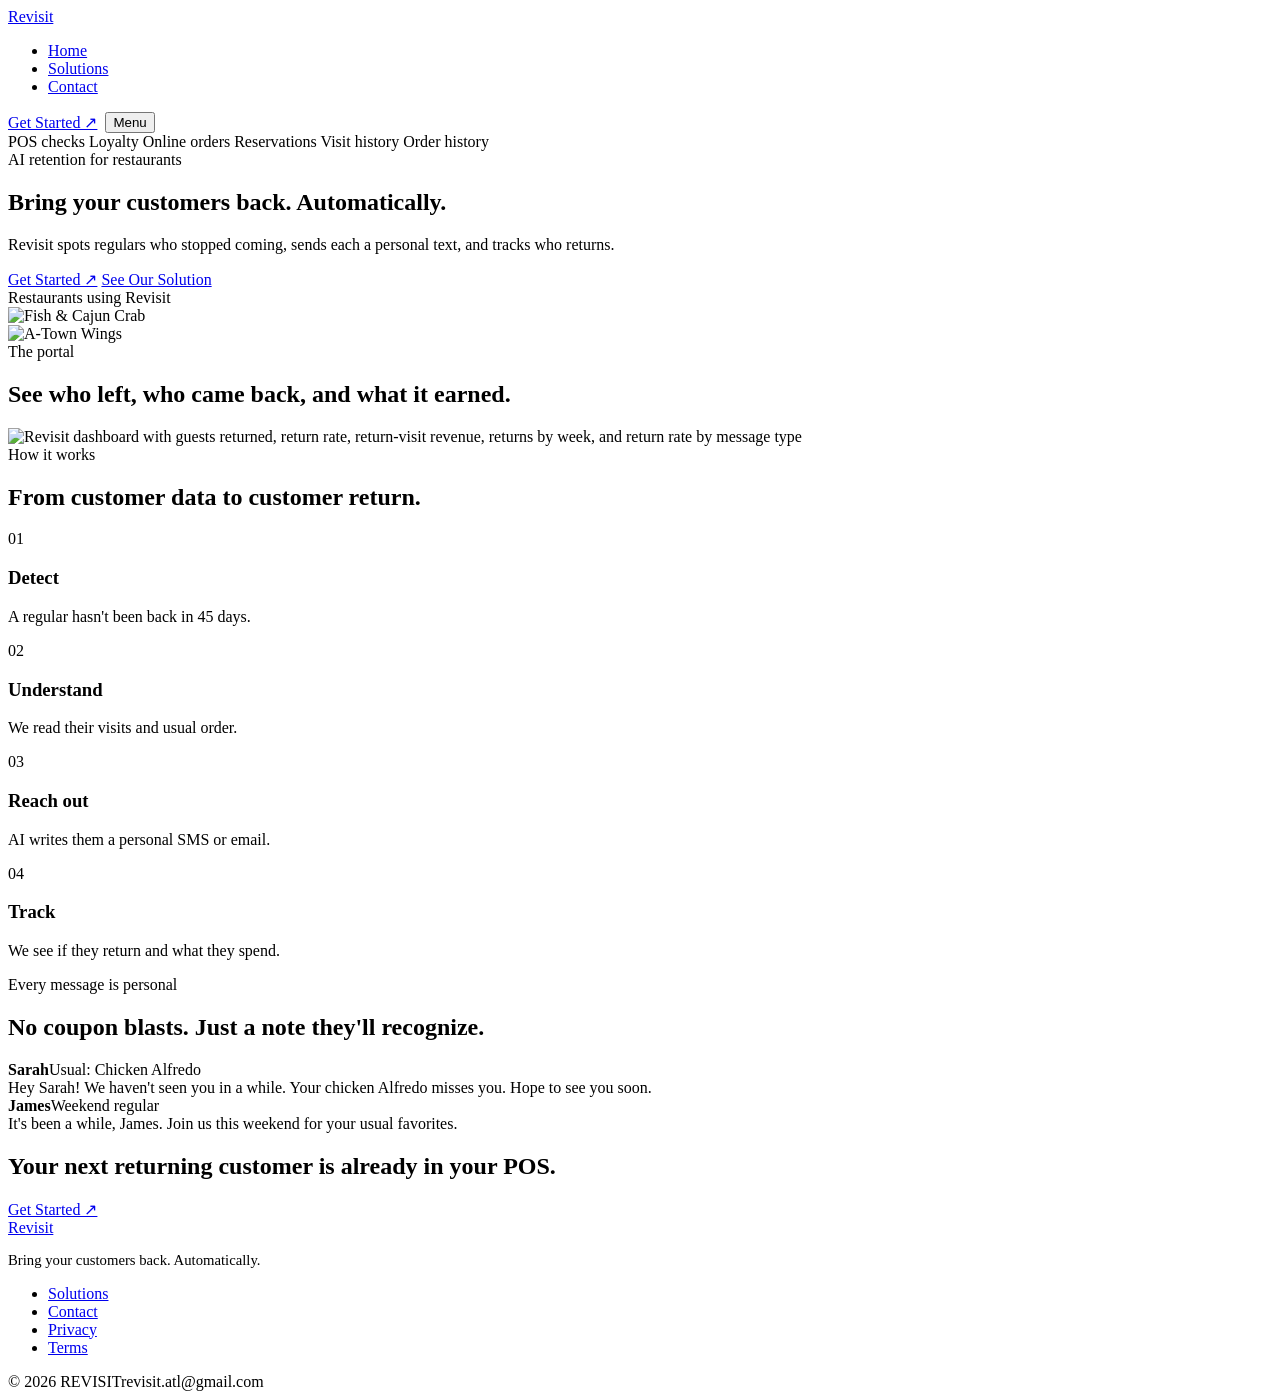
==== index.html @ a2dfa306 "Add files via upload" ====
<!doctype html>
<html lang="en">
<head>
<meta charset="utf-8">
<meta name="viewport" content="width=device-width, initial-scale=1, viewport-fit=cover">
<title>Revisit</title>
<meta name="description" content="Revisit finds regulars who stopped coming back, sends them a personal message, and tracks who returns.">
<link rel="preconnect" href="https://fonts.googleapis.com">
<link rel="preconnect" href="https://fonts.gstatic.com" crossorigin>
<link rel="stylesheet" href="https://fonts.googleapis.com/css2?family=Space+Grotesk:wght@500;600;700&family=Geist:wght@400;500;600&family=Geist+Mono:wght@400;500&display=swap">
<link rel="stylesheet" href="assets/css/styles.css">
</head>
<body>
<!-- ================= NAV ================= -->
<header class="nav">
  <div class="wrap nav-in">
    <a href="#home" class="brand">Revisit</a>
    <ul class="links">
      <li><a href="#home" data-nav="home">Home</a></li>
      <li><a href="#solutions" data-nav="solutions">Solutions</a></li>
      <li><a href="#contact" data-nav="contact">Contact</a></li>
    </ul>
    <div style="display:flex;gap:8px;align-items:center">
      <a href="#contact" class="btn dark sm">Get Started ↗</a>
      <button class="menu-btn" id="menuBtn" aria-expanded="false" aria-controls="mobileMenu">Menu</button>
    </div>
  </div>
  <div class="mobile" id="mobileMenu" hidden>
    <div class="wrap">
      <a href="#home" data-nav="home">Home</a>
      <a href="#solutions" data-nav="solutions">Solutions</a>
      <a href="#contact" data-nav="contact">Contact</a>
      <a href="#contact" class="btn dark">Get Started ↗</a>
    </div>
  </div>
</header>

<!-- ================= HOME ================= -->
<main data-page="home">
  <section class="hero">
    <span class="tag" style="left:6%;top:18%">POS checks</span>
    <span class="tag" style="right:7%;top:16%">Loyalty</span>
    <span class="tag" style="left:2%;top:58%">Online orders</span>
    <span class="tag" style="right:3%;top:56%">Reservations</span>
    <span class="tag" style="left:12%;bottom:12%">Visit history</span>
    <span class="tag" style="right:12%;bottom:14%">Order history</span>
    <div class="wrap">
      <span class="eyebrow">AI retention for restaurants</span>
      <h1>Bring your customers back. <b>Automatically.</b></h1>
      <p class="sub">Revisit spots regulars who stopped coming, sends each a personal text, and tracks who returns.</p>
      <div class="actions">
        <a href="#contact" class="btn dark">Get Started ↗</a>
        <a href="#solutions" class="btn ghost">See Our Solution</a>
      </div>
    </div>
  </section>

  <section class="customers">
    <div class="wrap">
      <span class="eyebrow">Restaurants using Revisit</span>
      <div class="logos">
        <div class="logo"><img src="assets/img/fish-cajun-crab.webp" alt="Fish &amp; Cajun Crab" width="346" height="138"></div>
        <div class="logo"><img src="assets/img/a-town-wings.webp" alt="A-Town Wings" width="992" height="213"></div>
      </div>
    </div>
  </section>

  <section>
    <div class="wrap">
      <div class="head">
        <span class="eyebrow">The portal</span>
        <h2>See who left, who came back, and what it earned.</h2>
      </div>
      <div class="frame"><img src="assets/img/dashboard.webp" alt="Revisit dashboard with guests returned, return rate, return-visit revenue, returns by week, and return rate by message type" width="1698" height="560"></div>
    </div>
  </section>

  <section class="band">
    <div class="wrap">
      <div class="head">
        <span class="eyebrow">How it works</span>
        <h2>From customer data to customer return.</h2>
      </div>
      <div class="row">
        <div><span class="n">01</span><h3>Detect</h3><p>A regular hasn't been back in 45 days.</p></div>
        <div><span class="n">02</span><h3>Understand</h3><p>We read their visits and usual order.</p></div>
        <div><span class="n">03</span><h3>Reach out</h3><p>AI writes them a personal SMS or email.</p></div>
        <div><span class="n">04</span><h3>Track</h3><p>We see if they return and what they spend.</p></div>
      </div>
    </div>
  </section>

  <section>
    <div class="wrap">
      <div class="head">
        <span class="eyebrow">Every message is personal</span>
        <h2>No coupon blasts. Just a note they'll recognize.</h2>
      </div>
      <div class="msgs">
        <div class="msg-card"><div class="who"><b>Sarah</b><span class="chip">Usual: Chicken Alfredo</span></div><div class="bubble">Hey Sarah! We haven't seen you in a while. Your chicken Alfredo misses you. Hope to see you soon.</div></div>
        <div class="msg-card"><div class="who"><b>James</b><span class="chip">Weekend regular</span></div><div class="bubble">It's been a while, James. Join us this weekend for your usual favorites.</div></div>
      </div>
    </div>
  </section>

  <section style="padding-top:0">
    <div class="wrap">
      <div class="cta">
        <h2>Your next returning customer is already in your POS.</h2>
        <a href="#contact" class="btn dark">Get Started ↗</a>
      </div>
    </div>
  </section>
</main>

<!-- ================= SOLUTIONS ================= -->
<main data-page="solutions" hidden>
  <section class="hero" style="padding-bottom:56px">
    <div class="wrap">
      <span class="eyebrow">Solutions</span>
      <h1>Customer retention, <b>powered by AI.</b></h1>
      <p class="sub">Find inactive guests, reach them personally, and measure who comes back.</p>
    </div>
  </section>

  <section class="sol">
    <div class="wrap">
      <div class="head">
        <span class="eyebrow">01 · Detection</span>
        <h2>Know when a customer is slipping away.</h2>
        <p>Revisit learns each guest's visit pattern and flags them when they're overdue.</p>
      </div>
      <div class="frame"><img src="assets/img/guests.webp" alt="Revisit guest list with each guest's status, visits, usual gap, last visit, and most-ordered item" width="1600" height="540" loading="lazy"></div>
    </div>
  </section>

  <section class="sol band">
    <div class="wrap">
      <div class="head">
        <span class="eyebrow">02 · Personalized outreach</span>
        <h2>Every customer gets a reason to come back.</h2>
        <p>Messages are written from each guest's own history.</p>
      </div>
      <div class="msgs">
        <div class="msg-card"><div class="who"><b>Sarah</b><span class="chip">Pasta regular</span></div><div class="bubble">We've added a few new pasta dishes you might love. Come see what's new.</div></div>
        <div class="msg-card"><div class="who"><b>James</b><span class="chip">Weekend regular</span></div><div class="bubble">It's been a while, James. Join us this weekend and enjoy your usual favorites.</div></div>
      </div>
    </div>
  </section>

  <section class="sol">
    <div class="wrap">
      <div class="head">
        <span class="eyebrow">03 · Automated SMS &amp; email</span>
        <h2>Reach customers automatically.</h2>
        <p>No lists to pull. No copy to write.</p>
      </div>
      <div class="flow">
        <div class="step"><span class="n">01</span><h3>Customer identified</h3></div>
        <span class="arr" aria-hidden="true">→</span>
        <div class="step"><span class="n">02</span><h3>Message written</h3></div>
        <span class="arr" aria-hidden="true">→</span>
        <div class="step"><span class="n">03</span><h3>Message sent</h3></div>
      </div>
    </div>
  </section>

  <section class="sol band">
    <div class="wrap">
      <div class="head">
        <span class="eyebrow">04 · Retention analytics</span>
        <h2>See what actually brings customers back.</h2>
        <p>Returns, return rate, and revenue for every campaign.</p>
      </div>
      <div class="frame"><img src="assets/img/dashboard.webp" alt="Revisit dashboard with returns by week and return rate by message type" width="1698" height="560" loading="lazy"></div>
    </div>
  </section>

  <section class="sol">
    <div class="wrap sol-grid">
      <div class="sol-copy">
        <span class="eyebrow left">05 · Intelligent retention</span>
        <h2>45 days is only the beginning.</h2>
        <p>Today's rule is simple. Next, Revisit learns each guest's own rhythm and reaches out at the right time for them.</p>
        <span class="rule">4+ visits · 45 days inactive → outreach</span>
        <span class="soon">In development</span>
      </div>
      <div class="rhythm">
        <div class="r"><b>Visits every 15 days</b><span>A fixed 45-day rule reaches out too late.</span></div>
        <div class="r"><b>Visits every 60 days</b><span>A fixed 45-day rule reaches out too early.</span></div>
        <div class="r"><b>Revisit's model</b><span>Times each message to the guest's normal pattern.</span></div>
      </div>
    </div>
  </section>

  <section style="padding-top:0">
    <div class="wrap">
      <div class="cta">
        <h2>Ready to turn customer data into repeat visits?</h2>
        <a href="#contact" class="btn dark">Contact Revisit ↗</a>
      </div>
    </div>
  </section>
</main>

<!-- ================= CONTACT ================= -->
<main data-page="contact" hidden>
  <section>
    <div class="wrap contact">
      <div class="contact-copy">
        <span class="eyebrow left">Contact</span>
        <h1 style="font-size:clamp(2.1rem,4.4vw,3.2rem)">Let's bring your customers back.</h1>
        <p class="muted">Tell us about your restaurant and we'll be in touch.</p>
        <div class="mail">
          <a data-email-link href="mailto:revisit.atl@gmail.com"><span data-email>revisit.atl@gmail.com</span></a>
          <button type="button" class="copy" id="copyEmail">Copy</button>
        </div>
      </div>
      <div class="form">
        <form id="contactForm" novalidate>
          <div class="two">
            <div class="f"><label for="f-name">Name</label><input id="f-name" name="name" autocomplete="name" required><span class="msg" hidden></span></div>
            <div class="f"><label for="f-company">Restaurant / Company</label><input id="f-company" name="company" autocomplete="organization" required><span class="msg" hidden></span></div>
          </div>
          <div class="two">
            <div class="f"><label for="f-email">Email</label><input id="f-email" name="email" type="email" autocomplete="email" required><span class="msg" hidden></span></div>
            <div class="f"><label for="f-locations">Number of Locations</label>
              <select id="f-locations" name="locations" required><option value="" disabled selected>Select</option><option>1</option><option>2–5</option><option>6–20</option><option>21+</option></select><span class="msg" hidden></span></div>
          </div>
          <div class="f"><label for="f-message">Message</label><textarea id="f-message" name="message"></textarea></div>
          <div><button type="submit" class="btn dark">Get Started ↗</button></div>
        </form>
        <div class="done" id="formSuccess" hidden role="status" aria-live="polite">
          <h3>Thanks! We'll be in touch soon.</h3>
          <button type="button" class="btn ghost sm" id="formReset">Send another</button>
        </div>
      </div>
    </div>
  </section>
</main>

<main data-page="privacy" hidden>
  <section><div class="wrap legal"><h1 style="font-size:2.4rem">Privacy</h1><p>We use the information you send us only to reply to you. We never sell it. Questions: <span data-email>revisit.atl@gmail.com</span></p></div></section>
</main>
<main data-page="terms" hidden>
  <section><div class="wrap legal"><h1 style="font-size:2.4rem">Terms</h1><p>Full terms of service are coming soon. Questions: <span data-email>revisit.atl@gmail.com</span></p></div></section>
</main>

<!-- ================= FOOTER ================= -->
<footer>
  <div class="wrap">
    <div class="foot">
      <div><a href="#home" class="brand">Revisit</a><p class="muted" style="font-size:.92rem">Bring your customers back. Automatically.</p></div>
      <ul><li><a href="#solutions">Solutions</a></li><li><a href="#contact">Contact</a></li><li><a href="#privacy">Privacy</a></li><li><a href="#terms">Terms</a></li></ul>
    </div>
    <div class="fine"><span>© 2026 REVISIT</span><span data-email>revisit.atl@gmail.com</span></div>
  </div>
</footer>

<script src="assets/js/main.js"></script>
</body>
</html>
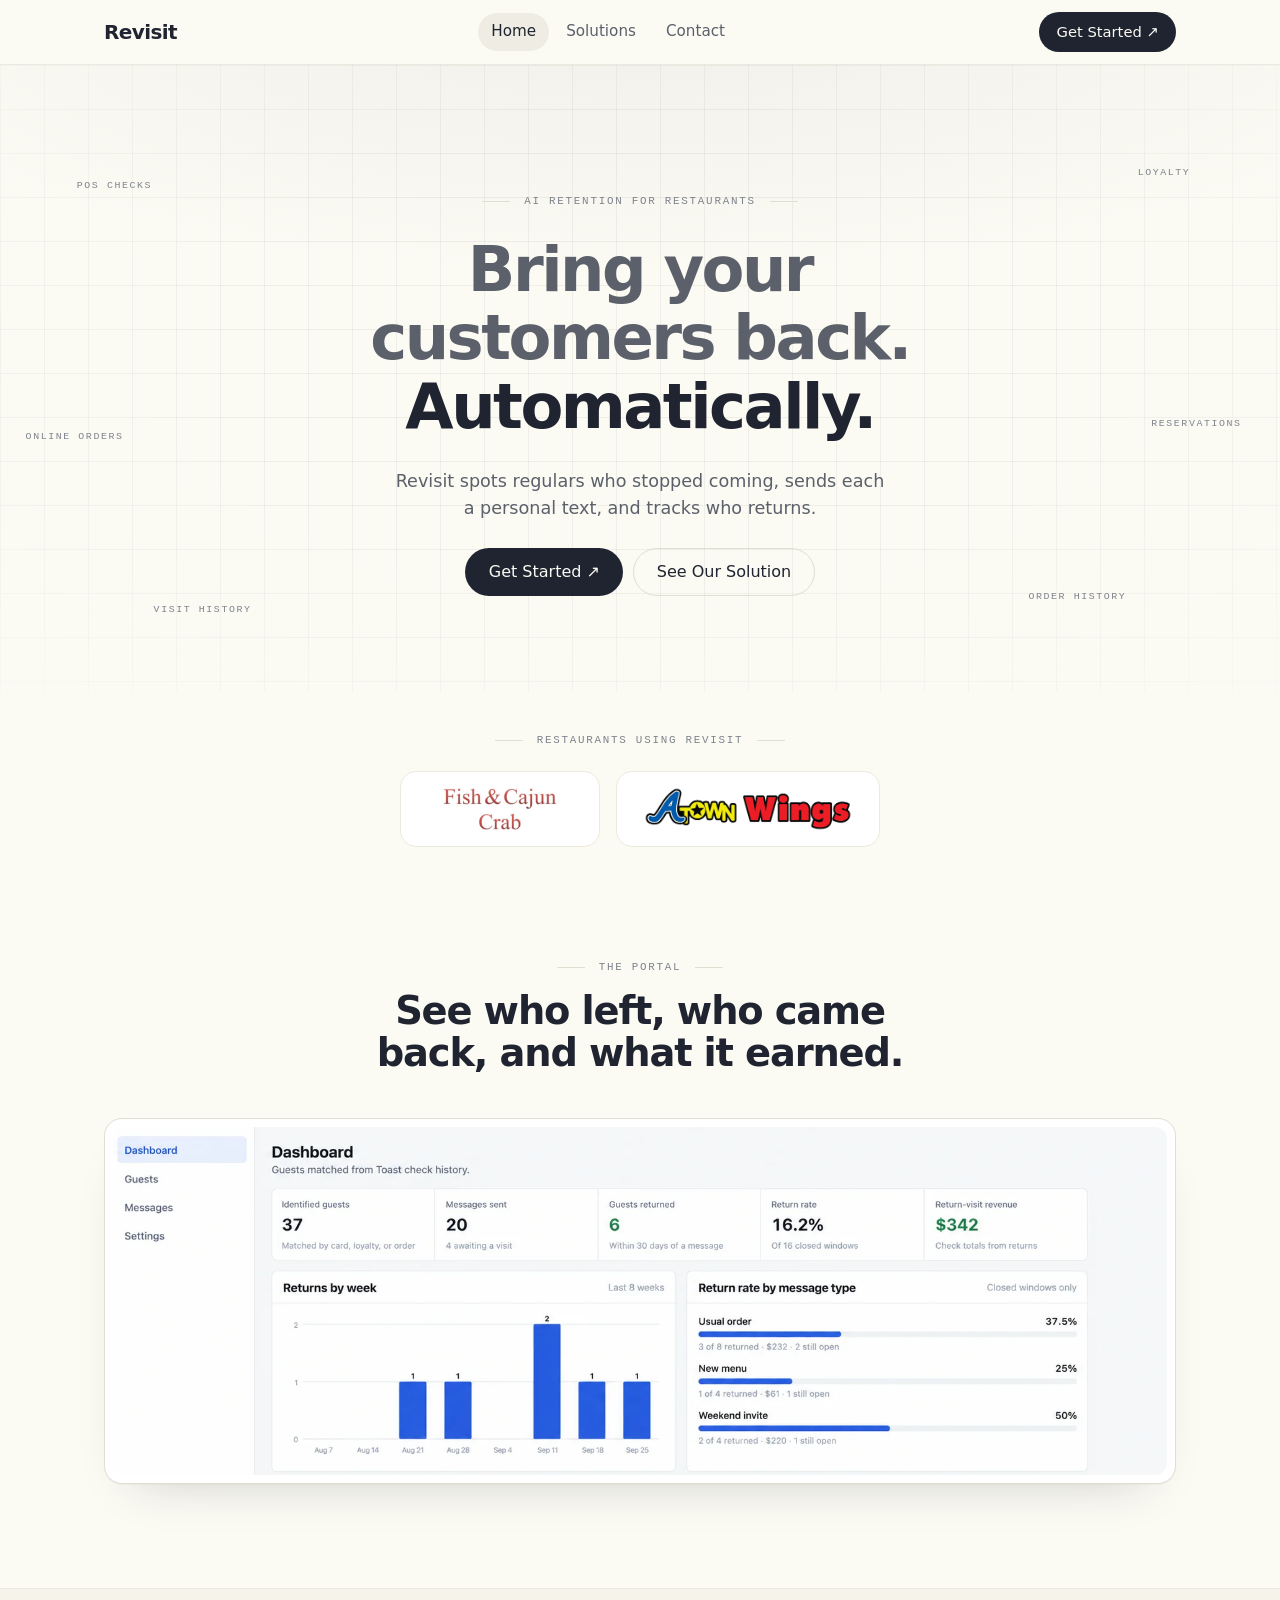
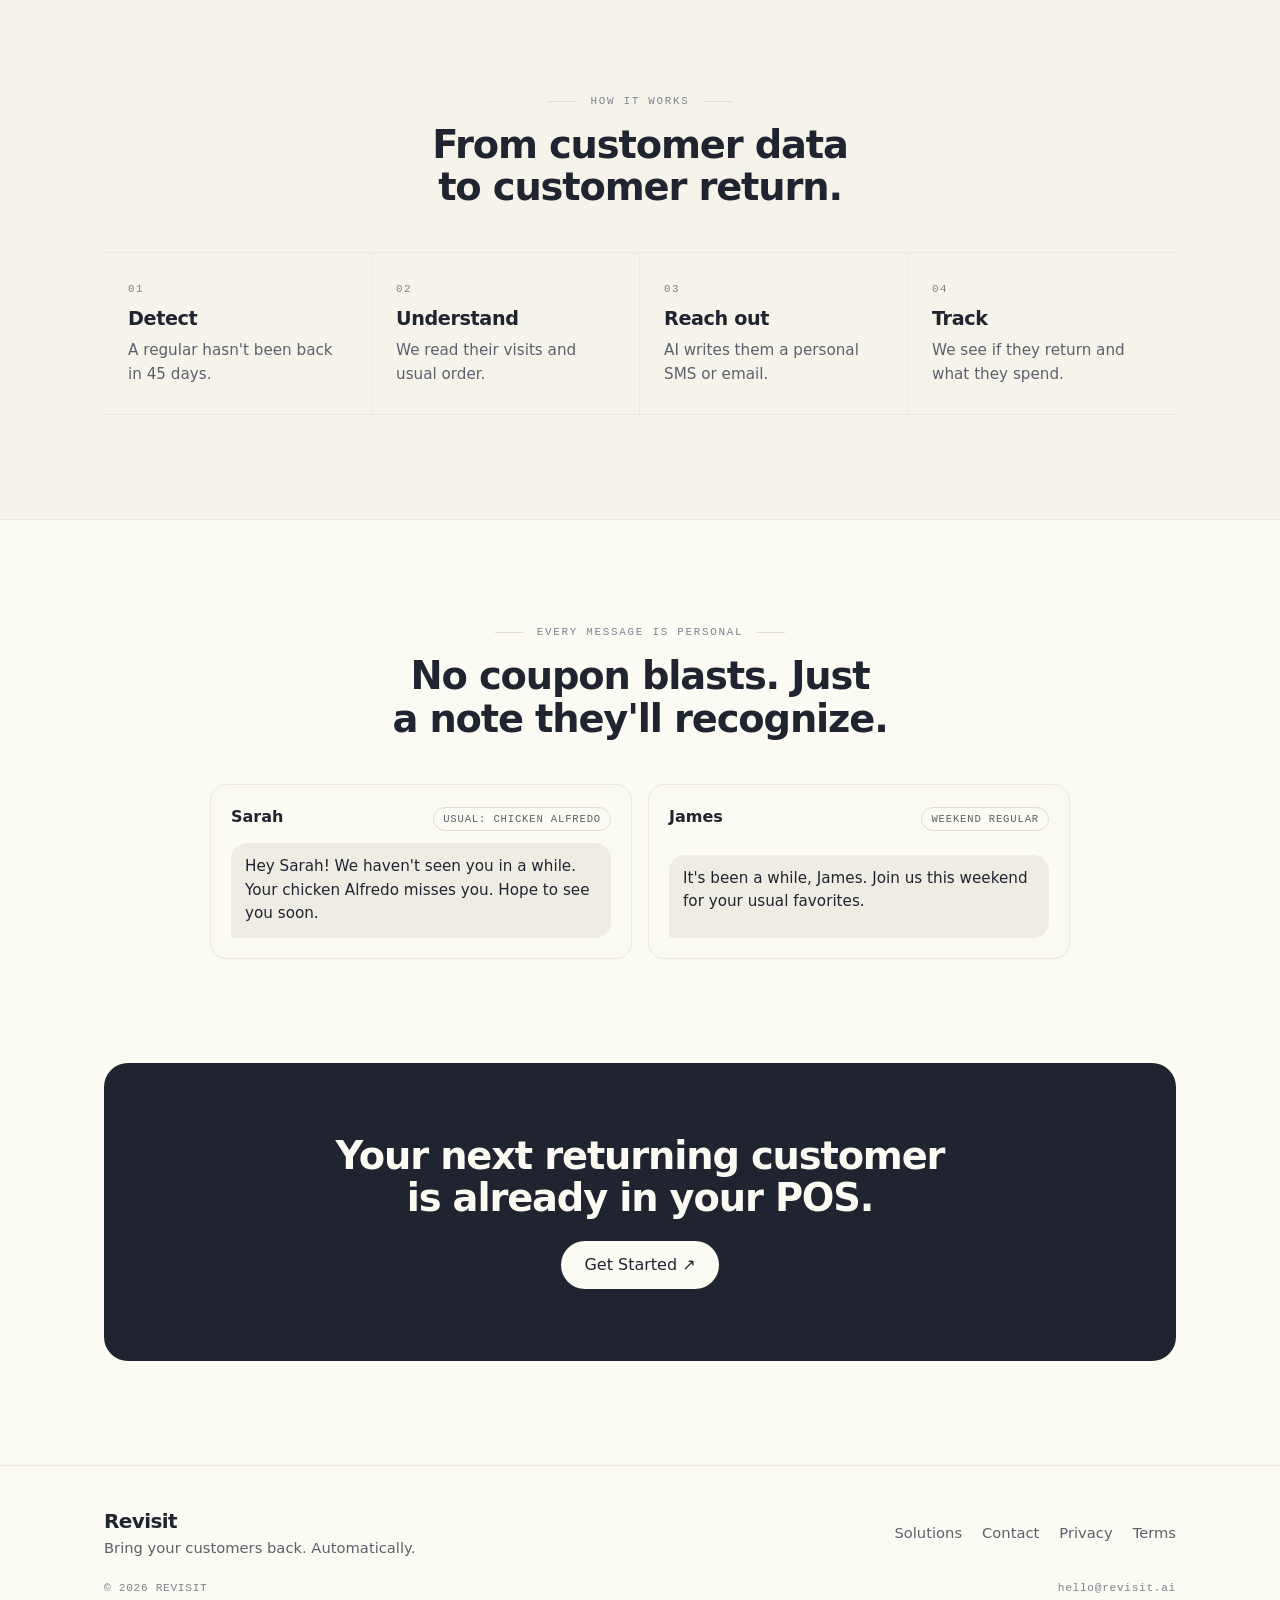
==== commit 4cbd8288: "Rename revisit-website_3.html to index.html" ====
--- a/index.html
+++ b/index.html
@@ -8,7 +8,161 @@
 <link rel="preconnect" href="https://fonts.googleapis.com">
 <link rel="preconnect" href="https://fonts.gstatic.com" crossorigin>
 <link rel="stylesheet" href="https://fonts.googleapis.com/css2?family=Space+Grotesk:wght@500;600;700&family=Geist:wght@400;500;600&family=Geist+Mono:wght@400;500&display=swap">
-<link rel="stylesheet" href="assets/css/styles.css">
+<style>
+/* Layout: cream graph-paper ground, centered hero, hairline-divided rows; single light look. */
+:root{
+  --bg:#FBFAF3;--band:#F6F4EA;--ink:#1F2430;--muted:#5B606B;--faint:#7E838D;
+  --line:#ECEADF;--line-strong:#E1DED1;--grid:rgba(31,36,48,.055);--good:#2F6B4F;--warm:#A4601F;
+  --display:"Space Grotesk",ui-sans-serif,system-ui,sans-serif;
+  --body:"Geist",ui-sans-serif,system-ui,-apple-system,"Segoe UI",sans-serif;
+  --mono:"Geist Mono",ui-monospace,SFMono-Regular,Menlo,monospace;
+  color-scheme:light;
+}
+*{box-sizing:border-box}
+[hidden]{display:none!important}
+body{margin:0;background:var(--bg);color:var(--ink);font-family:var(--body);font-size:16px;line-height:1.55;-webkit-font-smoothing:antialiased}
+h1,h2,h3{margin:0;font-family:var(--display);font-weight:600;letter-spacing:-.03em;line-height:1.1;text-wrap:balance}
+h1{font-size:clamp(2.3rem,5.4vw,3.9rem);letter-spacing:-.04em}
+h2{font-size:clamp(1.7rem,3.2vw,2.4rem)}
+h3{font-size:1.2rem;letter-spacing:-.02em}
+p{margin:0}
+a{color:inherit}
+img{max-width:100%}
+:focus-visible{outline:2px solid var(--ink);outline-offset:3px;border-radius:6px}
+.wrap{max-width:1120px;margin-inline:auto;padding-inline:24px}
+@media (max-width:520px){.wrap{padding-inline:18px}}
+.muted{color:var(--muted)}
+.eyebrow{font-family:var(--mono);font-size:.68rem;letter-spacing:.16em;text-transform:uppercase;color:var(--faint);display:flex;align-items:center;justify-content:center;gap:14px}
+.eyebrow::before,.eyebrow::after{content:"";width:28px;height:1px;background:var(--line-strong)}
+.eyebrow.left{justify-content:flex-start}.eyebrow.left::after{display:none}
+
+/* Buttons */
+.btn{display:inline-flex;align-items:center;gap:.6em;min-height:48px;padding:0 1.4em;border-radius:999px;font:500 1rem/1 var(--body);text-decoration:none;border:1px solid transparent;cursor:pointer;white-space:nowrap}
+.btn.dark{background:var(--ink);color:var(--bg)}
+.btn.dark:hover{background:#353B49}
+.btn.ghost{border-color:var(--line-strong);color:var(--ink);background:transparent}
+.btn.ghost:hover{border-color:var(--ink)}
+.btn.sm{min-height:40px;padding:0 1.1em;font-size:.92rem}
+.actions{display:flex;gap:10px;flex-wrap:wrap;justify-content:center}
+
+/* Nav */
+.nav{position:sticky;top:env(safe-area-inset-top,0px);z-index:20;background:var(--bg);border-bottom:1px solid var(--line)}
+.nav-in{display:flex;align-items:center;justify-content:space-between;height:64px;gap:16px}
+.brand{font-family:var(--display);font-weight:600;font-size:1.25rem;letter-spacing:-.03em;text-decoration:none}
+.links{display:flex;gap:4px;list-style:none;margin:0;padding:0}
+.links a{display:block;padding:7px 13px;border-radius:999px;color:var(--muted);text-decoration:none;font-size:.95rem}
+.links a:hover{color:var(--ink)}
+.links a[aria-current="page"]{color:var(--ink);background:#EFEDE3}
+.menu-btn{display:none;border:1px solid var(--line-strong);background:transparent;border-radius:999px;padding:8px 14px;font:500 .9rem var(--body);color:var(--ink);cursor:pointer}
+.mobile{border-top:1px solid var(--line);padding-block:8px 18px}
+.mobile a{display:block;padding:12px 0;border-bottom:1px solid var(--line);text-decoration:none}
+.mobile .btn{margin-top:14px;width:100%;justify-content:center;border-bottom:0}
+@media (max-width:760px){.links,.nav .btn.dark{display:none}.menu-btn{display:inline-block}}
+@media (min-width:761px){.mobile{display:none!important}}
+
+/* Sections */
+section{padding-block:clamp(64px,9vw,104px)}
+.band{background:var(--band);border-block:1px solid var(--line)}
+.center{text-align:center}
+.head{display:grid;gap:14px;justify-items:center;text-align:center;max-width:680px;margin:0 auto 44px}
+.head p{color:var(--muted)}
+
+/* Hero */
+.hero{position:relative;overflow:hidden;padding-block:clamp(72px,10vw,128px) clamp(56px,8vw,96px);background:radial-gradient(120% 80% at 50% -12%,rgba(31,36,48,.05),transparent 58%)}
+.hero::before{content:"";position:absolute;inset:0;pointer-events:none;background-image:linear-gradient(var(--grid) 1px,transparent 1px),linear-gradient(90deg,var(--grid) 1px,transparent 1px);background-size:44px 44px;-webkit-mask-image:radial-gradient(85% 85% at 50% 45%,#000 40%,transparent 100%);mask-image:radial-gradient(85% 85% at 50% 45%,#000 40%,transparent 100%)}
+.hero .wrap{position:relative;display:grid;gap:26px;justify-items:center;text-align:center}
+.hero h1{color:var(--muted);max-width:16ch}
+.hero h1 b{color:var(--ink);font-weight:600}
+.hero .sub{font-size:1.1rem;color:var(--muted);max-width:44ch}
+.tag{position:absolute;font-family:var(--mono);font-size:.62rem;letter-spacing:.16em;text-transform:uppercase;color:var(--faint);white-space:nowrap;pointer-events:none}
+@media (max-width:1000px){.tag{display:none}}
+
+/* Customers */
+.customers{padding-block:40px 8px}
+.logos{display:flex;justify-content:center;align-items:center;gap:16px;flex-wrap:wrap;margin-top:22px}
+.logo{height:76px;min-width:200px;padding:14px 26px;border:1px solid var(--line);border-radius:16px;background:#FFFFFF;display:flex;align-items:center;justify-content:center}
+.logo img{max-height:46px;width:auto;max-width:210px;display:block}
+
+/* Product frame */
+.frame{border:1px solid var(--line-strong);border-radius:18px;background:#FFFFFF;padding:8px;box-shadow:0 1px 0 rgba(31,36,48,.03),0 24px 48px -32px rgba(31,36,48,.25)}
+.frame img{display:block;width:100%;height:auto;border-radius:12px}
+
+/* Rows divided by hairlines */
+.row{display:grid;grid-template-columns:repeat(4,1fr);border-block:1px solid var(--line)}
+.row > div{padding:28px 24px;display:grid;gap:10px;align-content:start;border-right:1px solid var(--line);min-width:0}
+.row > div:last-child{border-right:0}
+.row .n{font-family:var(--mono);font-size:.68rem;letter-spacing:.14em;color:var(--faint)}
+.row p{color:var(--muted);font-size:.95rem}
+@media (max-width:860px){.row{grid-template-columns:1fr 1fr}.row > div:nth-child(2){border-right:0}.row > div:nth-child(-n+2){border-bottom:1px solid var(--line)}}
+@media (max-width:520px){.row{grid-template-columns:1fr}.row > div{border-right:0;border-bottom:1px solid var(--line)}.row > div:last-child{border-bottom:0}}
+
+/* Message bubbles */
+.msgs{display:grid;grid-template-columns:1fr 1fr;gap:16px;max-width:860px;margin-inline:auto}
+@media (max-width:700px){.msgs{grid-template-columns:1fr}}
+.msg-card{border:1px solid var(--line);border-radius:16px;background:var(--bg);padding:20px;display:grid;gap:12px;min-width:0}
+.who{display:flex;justify-content:space-between;gap:10px;align-items:baseline;flex-wrap:wrap}
+.who b{font-weight:600}
+.chip{font-family:var(--mono);font-size:.66rem;letter-spacing:.08em;text-transform:uppercase;color:var(--muted);border:1px solid var(--line-strong);border-radius:999px;padding:3px 9px;white-space:nowrap}
+.bubble{background:#EFEDE3;border-radius:16px 16px 16px 4px;padding:12px 14px;font-size:.95rem}
+
+/* Solutions */
+.sol{border-top:1px solid var(--line)}
+.sol-grid{display:grid;grid-template-columns:.8fr 1.2fr;gap:56px;align-items:center}
+.sol-grid > *{min-width:0}
+.sol-copy{display:grid;gap:14px}
+.sol-copy p{color:var(--muted)}
+@media (max-width:900px){.sol-grid{grid-template-columns:1fr;gap:32px}}
+.flow{display:grid;grid-template-columns:1fr auto 1fr auto 1fr;gap:10px;align-items:center}
+.flow .step{border:1px solid var(--line);background:#FFFFFF;border-radius:16px;padding:18px;display:grid;gap:6px;min-width:0}
+.flow .step .n{font-family:var(--mono);font-size:.66rem;letter-spacing:.14em;color:var(--faint)}
+.flow .arr{color:var(--faint)}
+@media (max-width:640px){.flow{grid-template-columns:1fr}.flow .arr{justify-self:center;transform:rotate(90deg)}}
+.rule{font-family:var(--mono);font-size:.85rem;border:1px solid var(--line-strong);border-radius:12px;padding:10px 14px;width:max-content;max-width:100%;background:#FFFFFF}
+.soon{font-family:var(--mono);font-size:.66rem;letter-spacing:.12em;text-transform:uppercase;color:var(--warm);border:1px solid var(--warm);border-radius:999px;padding:3px 10px;width:max-content}
+.rhythm{display:grid;gap:14px}
+.rhythm .r{border:1px solid var(--line);border-radius:16px;background:#FFFFFF;padding:18px 20px;display:grid;grid-template-columns:1fr auto;gap:4px 16px;align-items:baseline}
+.rhythm .r span{color:var(--muted);font-size:.9rem;grid-column:1/-1}
+
+/* CTA */
+.cta{background:var(--ink);color:var(--bg);border-radius:24px;padding:clamp(40px,7vw,72px);display:grid;gap:22px;justify-items:center;text-align:center}
+.cta p{color:#AEB2BB}
+.cta .btn.dark{background:var(--bg);color:var(--ink)}
+.cta .btn.dark:hover{background:#FFFFFF}
+
+/* Contact */
+.contact{display:grid;grid-template-columns:.85fr 1.15fr;gap:56px;align-items:start}
+.contact > *{min-width:0}
+@media (max-width:860px){.contact{grid-template-columns:1fr;gap:32px}}
+.contact-copy{display:grid;gap:16px}
+.mail{display:flex;gap:10px;align-items:center;flex-wrap:wrap;padding-top:18px;border-top:1px solid var(--line)}
+.mail a{font-family:var(--display);font-size:1.3rem;font-weight:600;text-decoration:none;border-bottom:1px solid var(--line-strong)}
+.copy{font:500 .8rem var(--body);border:1px solid var(--line-strong);background:transparent;border-radius:999px;padding:4px 11px;cursor:pointer;color:var(--muted)}
+.form{border:1px solid var(--line-strong);border-radius:20px;background:var(--band);padding:clamp(20px,4vw,36px)}
+form{display:grid;gap:16px}
+.two{display:grid;grid-template-columns:1fr 1fr;gap:16px}
+@media (max-width:560px){.two{grid-template-columns:1fr}}
+.f{display:grid;gap:6px;min-width:0}
+.f label{font-size:.85rem;font-weight:500}
+.f input,.f select,.f textarea{font:400 1rem var(--body);color:var(--ink);background:#FFFFFF;border:1px solid var(--line-strong);border-radius:10px;padding:11px 13px;width:100%}
+.f textarea{min-height:110px;resize:vertical}
+.f input:focus,.f select:focus,.f textarea:focus{outline:none;border-color:var(--ink)}
+.f.err input,.f.err select{border-color:var(--warm)}
+.f .msg{font-size:.8rem;color:var(--warm)}
+.done{display:grid;gap:12px;justify-items:start}
+
+/* Legal */
+.legal{max-width:640px;display:grid;gap:16px}
+.legal p{color:var(--muted)}
+
+/* Footer */
+footer{border-top:1px solid var(--line);padding-block:40px}
+.foot{display:flex;justify-content:space-between;gap:20px;flex-wrap:wrap;align-items:center}
+.foot ul{display:flex;gap:20px;list-style:none;margin:0;padding:0;flex-wrap:wrap}
+.foot ul a{color:var(--muted);text-decoration:none;font-size:.92rem}
+.foot ul a:hover{color:var(--ink)}
+.fine{margin-top:20px;display:flex;justify-content:space-between;gap:12px;flex-wrap:wrap;font-family:var(--mono);font-size:.7rem;letter-spacing:.06em;color:var(--faint)}
+</style>
+
 </head>
 <body>
 <!-- ================= NAV ================= -->
@@ -59,8 +213,8 @@
     <div class="wrap">
       <span class="eyebrow">Restaurants using Revisit</span>
       <div class="logos">
-        <div class="logo"><img src="assets/img/fish-cajun-crab.webp" alt="Fish &amp; Cajun Crab" width="346" height="138"></div>
-        <div class="logo"><img src="assets/img/a-town-wings.webp" alt="A-Town Wings" width="992" height="213"></div>
+        <div class="logo"><img src="[data-uri]" alt="Fish &amp; Cajun Crab" width="346" height="138"></div>
+        <div class="logo"><img src="[data-uri]" alt="A-Town Wings" width="992" height="213"></div>
       </div>
     </div>
   </section>
@@ -71,7 +225,7 @@
         <span class="eyebrow">The portal</span>
         <h2>See who left, who came back, and what it earned.</h2>
       </div>
-      <div class="frame"><img src="assets/img/dashboard.webp" alt="Revisit dashboard with guests returned, return rate, return-visit revenue, returns by week, and return rate by message type" width="1698" height="560"></div>
+      <div class="frame"><img src="[data-uri]" alt="Revisit dashboard with guests returned, return rate, return-visit revenue, returns by week, and return rate by message type" width="1698" height="560"></div>
     </div>
   </section>
 
@@ -130,7 +284,7 @@
         <h2>Know when a customer is slipping away.</h2>
         <p>Revisit learns each guest's visit pattern and flags them when they're overdue.</p>
       </div>
-      <div class="frame"><img src="assets/img/guests.webp" alt="Revisit guest list with each guest's status, visits, usual gap, last visit, and most-ordered item" width="1600" height="540" loading="lazy"></div>
+      <div class="frame"><img src="[data-uri]" alt="Revisit guest list with each guest's status, visits, usual gap, last visit, and most-ordered item" width="1600" height="540" loading="lazy"></div>
     </div>
   </section>
 
@@ -172,7 +326,7 @@
         <h2>See what actually brings customers back.</h2>
         <p>Returns, return rate, and revenue for every campaign.</p>
       </div>
-      <div class="frame"><img src="assets/img/dashboard.webp" alt="Revisit dashboard with returns by week and return rate by message type" width="1698" height="560" loading="lazy"></div>
+      <div class="frame"><img src="[data-uri]" alt="Revisit dashboard with returns by week and return rate by message type" width="1698" height="560" loading="lazy"></div>
     </div>
   </section>
 
@@ -212,7 +366,7 @@
         <h1 style="font-size:clamp(2.1rem,4.4vw,3.2rem)">Let's bring your customers back.</h1>
         <p class="muted">Tell us about your restaurant and we'll be in touch.</p>
         <div class="mail">
-          <a data-email-link href="mailto:revisit.atl@gmail.com"><span data-email>revisit.atl@gmail.com</span></a>
+          <a data-email-link href="mailto:hello@revisit.ai"><span data-email>hello@revisit.ai</span></a>
           <button type="button" class="copy" id="copyEmail">Copy</button>
         </div>
       </div>
@@ -240,10 +394,10 @@
 </main>
 
 <main data-page="privacy" hidden>
-  <section><div class="wrap legal"><h1 style="font-size:2.4rem">Privacy</h1><p>We use the information you send us only to reply to you. We never sell it. Questions: <span data-email>revisit.atl@gmail.com</span></p></div></section>
+  <section><div class="wrap legal"><h1 style="font-size:2.4rem">Privacy</h1><p>We use the information you send us only to reply to you. We never sell it. Questions: <span data-email>hello@revisit.ai</span></p></div></section>
 </main>
 <main data-page="terms" hidden>
-  <section><div class="wrap legal"><h1 style="font-size:2.4rem">Terms</h1><p>Full terms of service are coming soon. Questions: <span data-email>revisit.atl@gmail.com</span></p></div></section>
+  <section><div class="wrap legal"><h1 style="font-size:2.4rem">Terms</h1><p>Full terms of service are coming soon. Questions: <span data-email>hello@revisit.ai</span></p></div></section>
 </main>
 
 <!-- ================= FOOTER ================= -->
@@ -253,10 +407,51 @@
       <div><a href="#home" class="brand">Revisit</a><p class="muted" style="font-size:.92rem">Bring your customers back. Automatically.</p></div>
       <ul><li><a href="#solutions">Solutions</a></li><li><a href="#contact">Contact</a></li><li><a href="#privacy">Privacy</a></li><li><a href="#terms">Terms</a></li></ul>
     </div>
-    <div class="fine"><span>© 2026 REVISIT</span><span data-email>revisit.atl@gmail.com</span></div>
+    <div class="fine"><span>© 2026 REVISIT</span><span data-email>hello@revisit.ai</span></div>
   </div>
 </footer>
 
-<script src="assets/js/main.js"></script>
+<script>
+/* Change the contact email here. */
+const CONFIG = { email: "hello@revisit.ai" };
+(function () {
+  document.querySelectorAll("[data-email]").forEach(el => el.textContent = CONFIG.email);
+  document.querySelectorAll("[data-email-link]").forEach(el => el.href = "mailto:" + CONFIG.email);
+  const pages = [...document.querySelectorAll("[data-page]")];
+  const titles = { home: "Revisit", solutions: "Solutions · Revisit", contact: "Contact · Revisit", privacy: "Privacy · Revisit", terms: "Terms · Revisit" };
+  const menu = document.getElementById("mobileMenu"), menuBtn = document.getElementById("menuBtn");
+  const setMenu = o => { menu.hidden = !o; menuBtn.setAttribute("aria-expanded", String(o)); menuBtn.textContent = o ? "Close" : "Menu"; };
+  menuBtn.addEventListener("click", () => setMenu(menu.hidden));
+  function route() {
+    let id = (location.hash || "#home").slice(1); if (!titles[id]) id = "home";
+    pages.forEach(p => p.hidden = p.dataset.page !== id);
+    document.querySelectorAll("[data-nav]").forEach(a => a.dataset.nav === id ? a.setAttribute("aria-current", "page") : a.removeAttribute("aria-current"));
+    document.title = titles[id]; setMenu(false); window.scrollTo(0, 0);
+  }
+  window.addEventListener("hashchange", route); route();
+  document.addEventListener("click", e => { const a = e.target.closest('a[href^="#"]'); if (a && a.getAttribute("href") === location.hash) { setMenu(false); window.scrollTo(0, 0); } });
+
+  const form = document.getElementById("contactForm"), done = document.getElementById("formSuccess");
+  const emailRe = /^[^\s@]+@[^\s@]+\.[^\s@]{2,}$/;
+  function setErr(i, m) { const f = i.closest(".f"), s = f.querySelector(".msg"); f.classList.toggle("err", !!m); if (s) { s.textContent = m || ""; s.hidden = !m; } i.setAttribute("aria-invalid", m ? "true" : "false"); }
+  function check(i) { const v = i.value.trim(); if (!v) { setErr(i, i.tagName === "SELECT" ? "Select one." : "Required."); return false; } if (i.type === "email" && !emailRe.test(v)) { setErr(i, "Enter a valid email."); return false; } setErr(i, ""); return true; }
+  form.querySelectorAll("[required]").forEach(i => { i.addEventListener("change", () => check(i)); i.addEventListener("input", () => { if (i.closest(".f").classList.contains("err")) check(i); }); });
+  form.addEventListener("submit", e => {
+    e.preventDefault();
+    const req = [...form.querySelectorAll("[required]")];
+    if (!req.map(check).every(Boolean)) { req.find(i => i.getAttribute("aria-invalid") === "true")?.focus(); return; }
+    /* To connect a backend, POST Object.fromEntries(new FormData(form)) here. */
+    form.hidden = true; done.hidden = false;
+  });
+  document.getElementById("formReset").addEventListener("click", () => { form.reset(); form.querySelectorAll("[required]").forEach(i => setErr(i, "")); done.hidden = true; form.hidden = false; });
+  const copyBtn = document.getElementById("copyEmail");
+  copyBtn.addEventListener("click", () => {
+    const reset = () => setTimeout(() => copyBtn.textContent = "Copy", 1500);
+    const fallback = () => { const r = document.createRange(); r.selectNodeContents(document.querySelector(".mail [data-email]")); const s = getSelection(); s.removeAllRanges(); s.addRange(r); copyBtn.textContent = "Selected"; reset(); };
+    try { navigator.clipboard.writeText(CONFIG.email).then(() => { copyBtn.textContent = "Copied"; reset(); }, fallback); } catch (_) { fallback(); }
+  });
+})();
+</script>
+
 </body>
 </html>
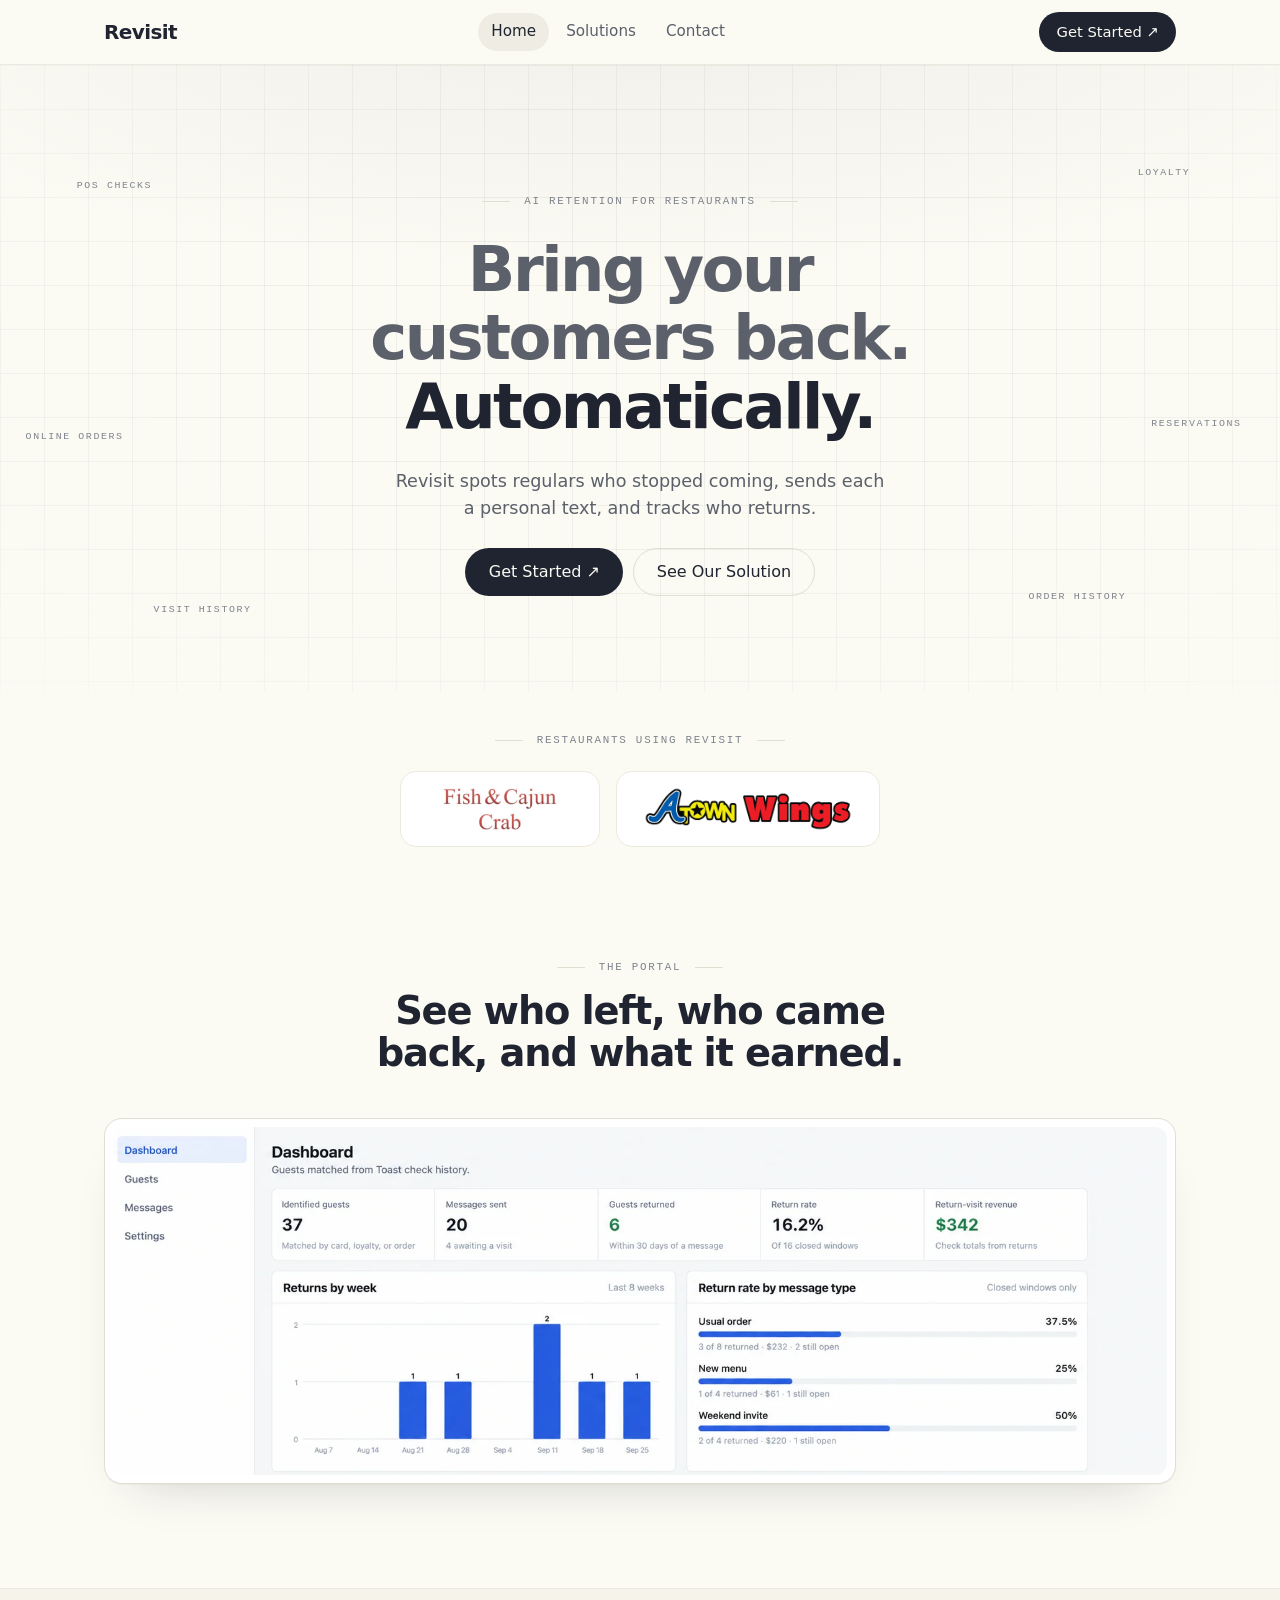
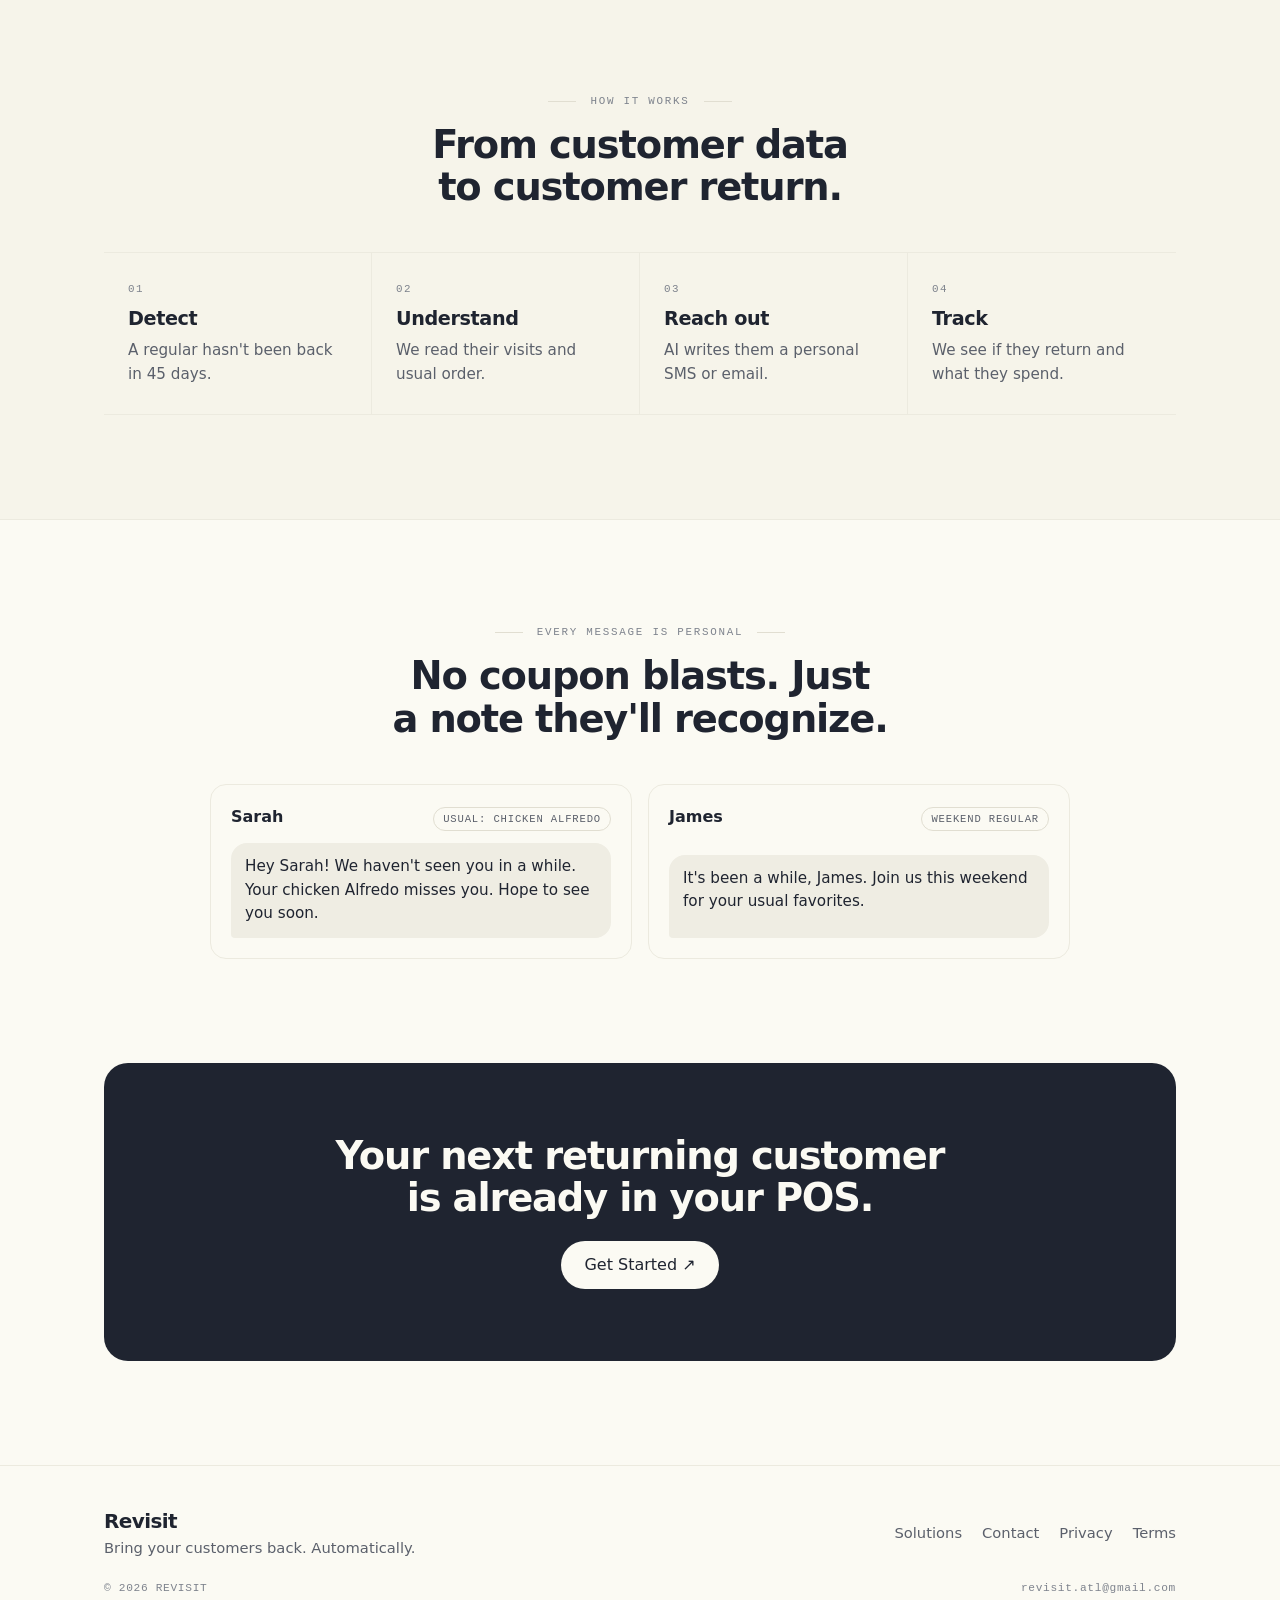
==== commit 31f47721: "Add files via upload" ====
--- a/index.html
+++ b/index.html
@@ -366,7 +366,7 @@
         <h1 style="font-size:clamp(2.1rem,4.4vw,3.2rem)">Let's bring your customers back.</h1>
         <p class="muted">Tell us about your restaurant and we'll be in touch.</p>
         <div class="mail">
-          <a data-email-link href="mailto:hello@revisit.ai"><span data-email>hello@revisit.ai</span></a>
+          <a data-email-link href="mailto:revisit.atl@gmail.com"><span data-email>revisit.atl@gmail.com</span></a>
           <button type="button" class="copy" id="copyEmail">Copy</button>
         </div>
       </div>
@@ -394,10 +394,10 @@
 </main>
 
 <main data-page="privacy" hidden>
-  <section><div class="wrap legal"><h1 style="font-size:2.4rem">Privacy</h1><p>We use the information you send us only to reply to you. We never sell it. Questions: <span data-email>hello@revisit.ai</span></p></div></section>
+  <section><div class="wrap legal"><h1 style="font-size:2.4rem">Privacy</h1><p>We use the information you send us only to reply to you. We never sell it. Questions: <span data-email>revisit.atl@gmail.com</span></p></div></section>
 </main>
 <main data-page="terms" hidden>
-  <section><div class="wrap legal"><h1 style="font-size:2.4rem">Terms</h1><p>Full terms of service are coming soon. Questions: <span data-email>hello@revisit.ai</span></p></div></section>
+  <section><div class="wrap legal"><h1 style="font-size:2.4rem">Terms</h1><p>Full terms of service are coming soon. Questions: <span data-email>revisit.atl@gmail.com</span></p></div></section>
 </main>
 
 <!-- ================= FOOTER ================= -->
@@ -407,13 +407,13 @@
       <div><a href="#home" class="brand">Revisit</a><p class="muted" style="font-size:.92rem">Bring your customers back. Automatically.</p></div>
       <ul><li><a href="#solutions">Solutions</a></li><li><a href="#contact">Contact</a></li><li><a href="#privacy">Privacy</a></li><li><a href="#terms">Terms</a></li></ul>
     </div>
-    <div class="fine"><span>© 2026 REVISIT</span><span data-email>hello@revisit.ai</span></div>
+    <div class="fine"><span>© 2026 REVISIT</span><span data-email>revisit.atl@gmail.com</span></div>
   </div>
 </footer>
 
 <script>
 /* Change the contact email here. */
-const CONFIG = { email: "hello@revisit.ai" };
+const CONFIG = { email: "revisit.atl@gmail.com" };
 (function () {
   document.querySelectorAll("[data-email]").forEach(el => el.textContent = CONFIG.email);
   document.querySelectorAll("[data-email-link]").forEach(el => el.href = "mailto:" + CONFIG.email);
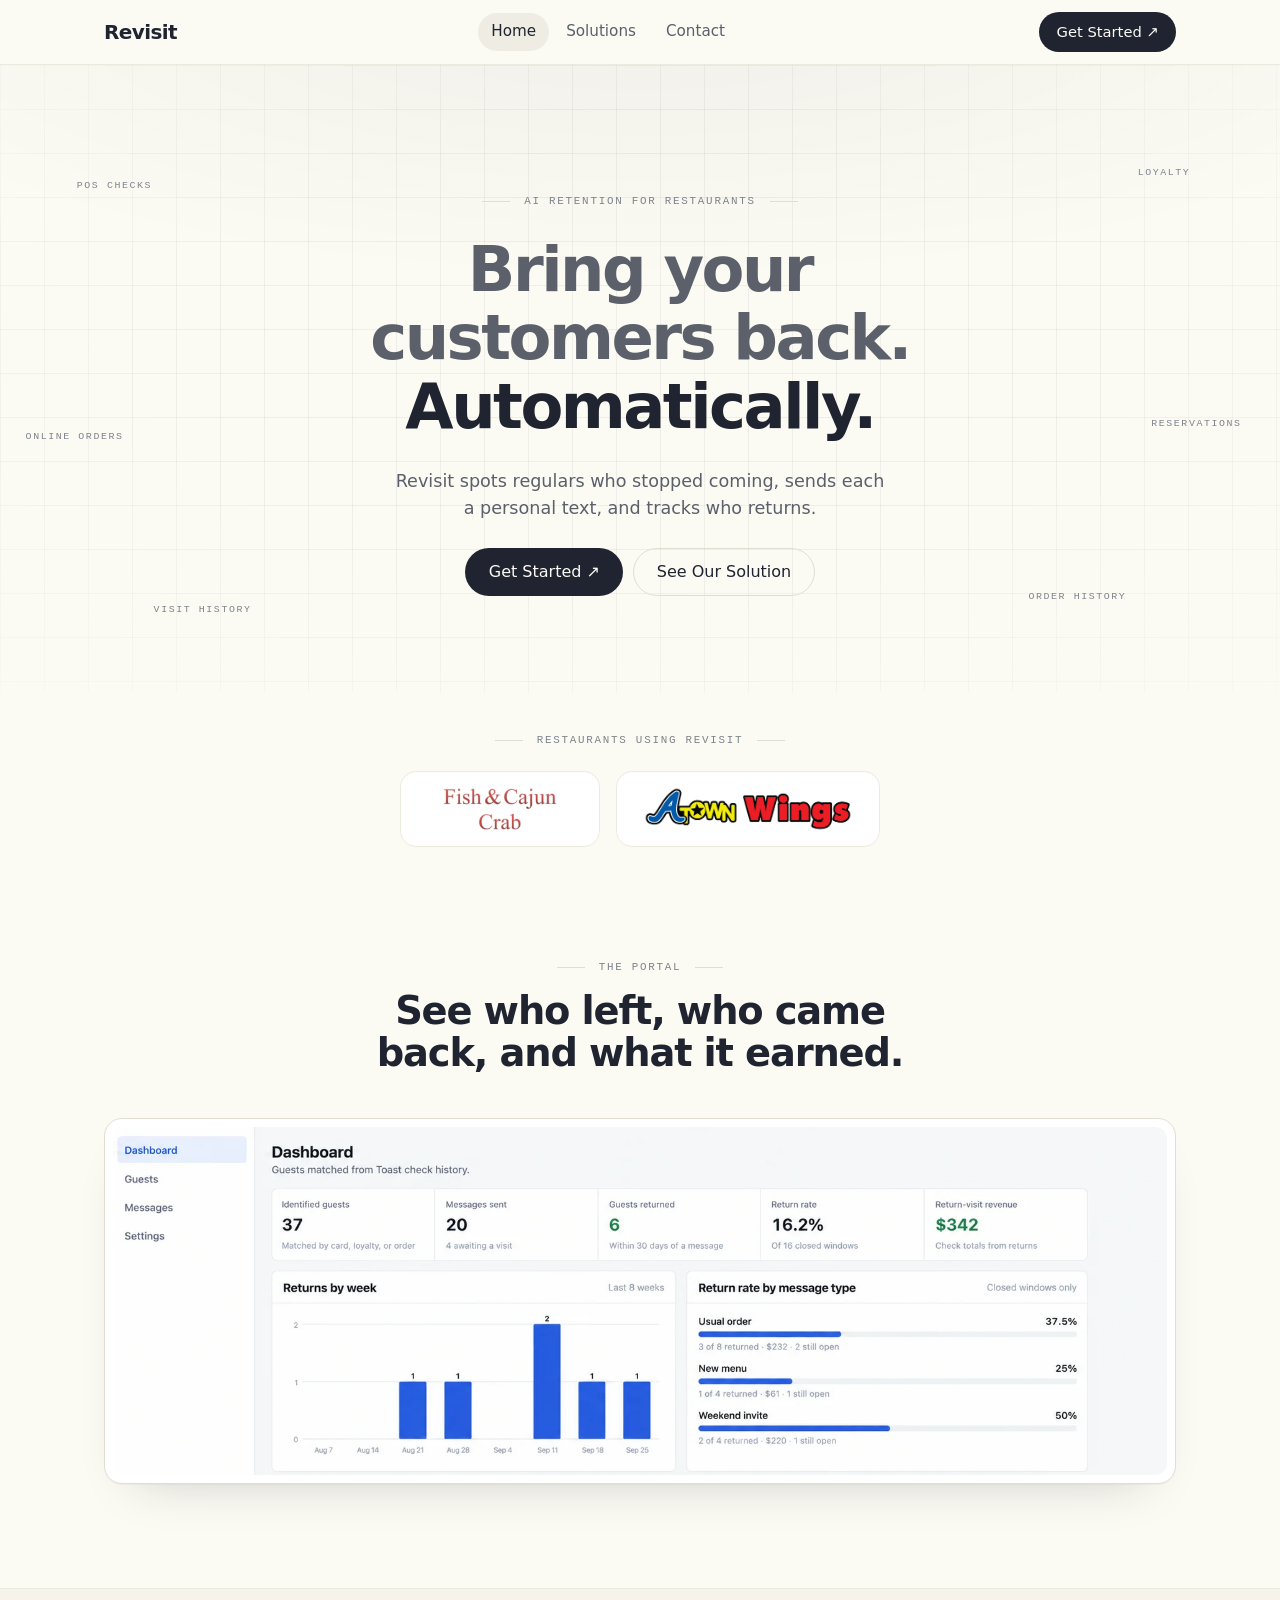
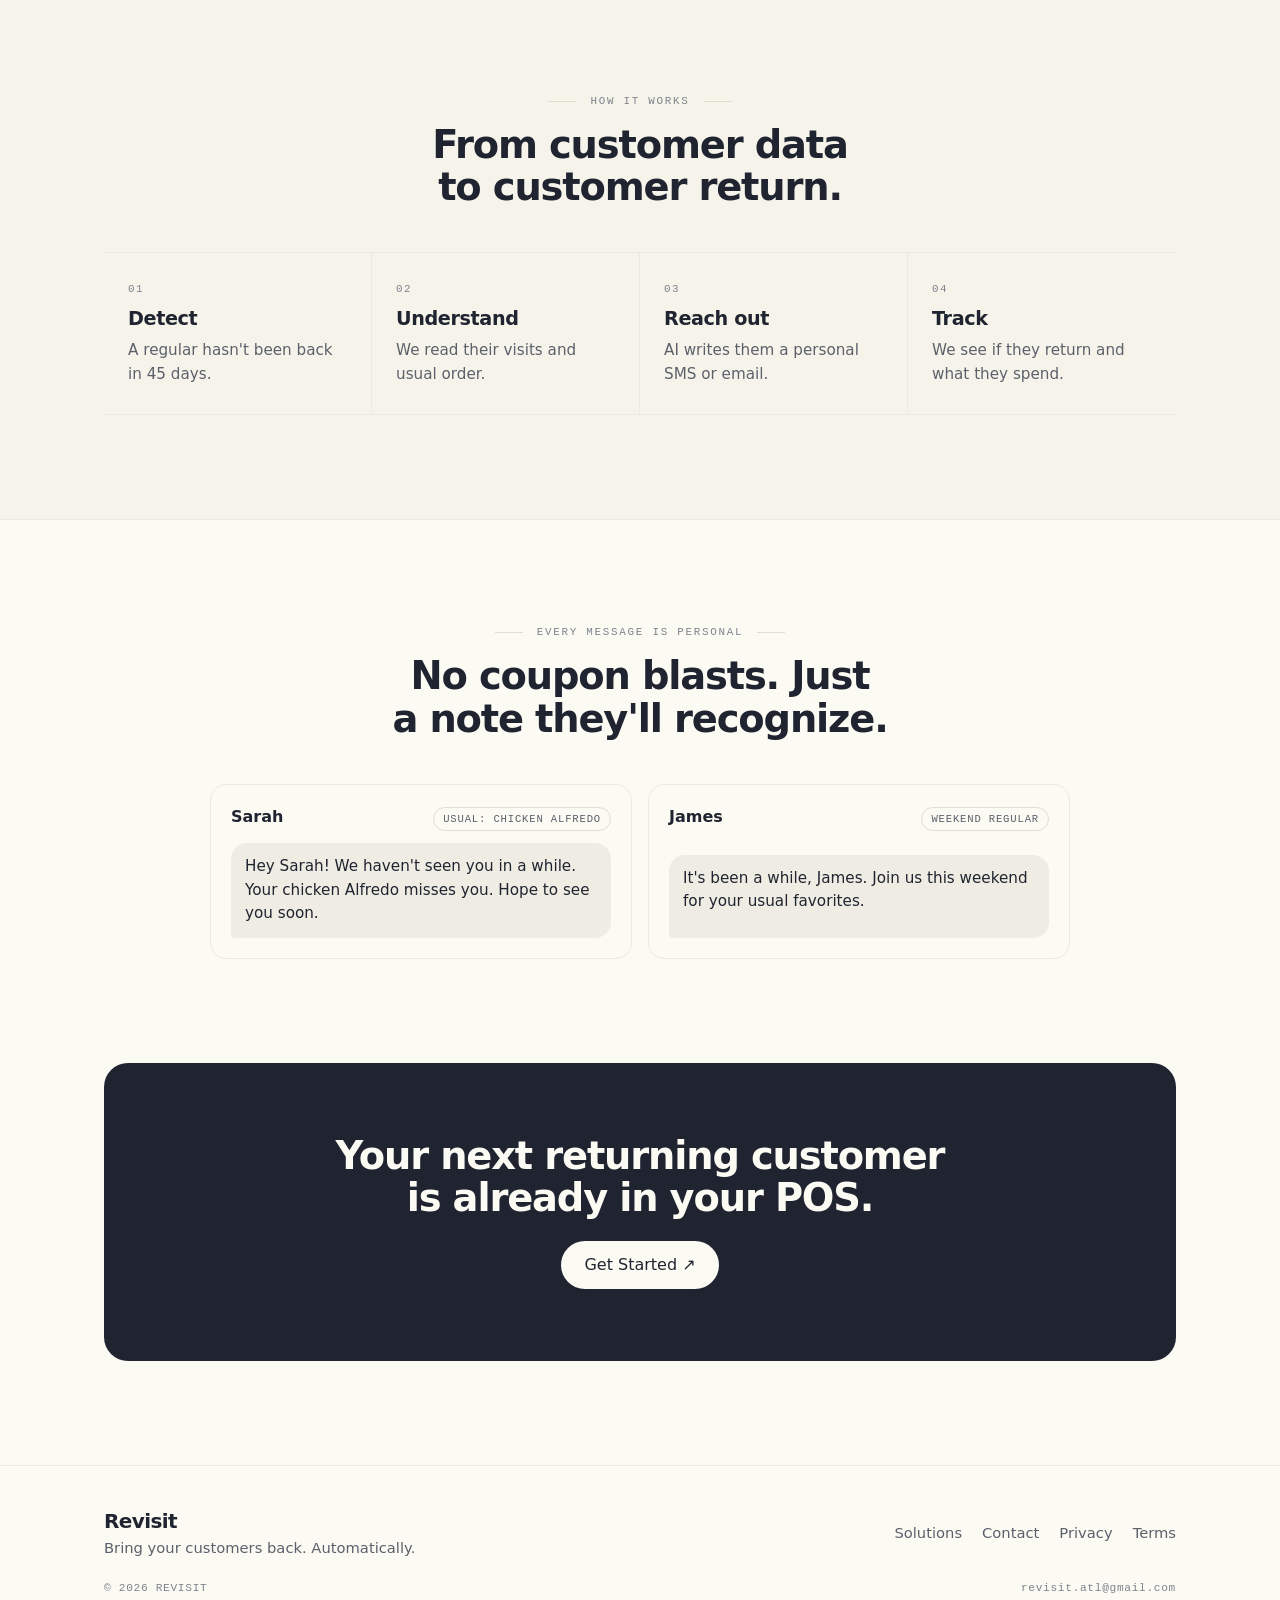
==== commit 6192fc1e: "Add animations" ====
--- a/index.html
+++ b/index.html
@@ -147,7 +147,8 @@
 .f textarea{min-height:110px;resize:vertical}
 .f input:focus,.f select:focus,.f textarea:focus{outline:none;border-color:var(--ink)}
 .f.err input,.f.err select{border-color:var(--warm)}
-.f .msg{font-size:.8rem;color:var(--warm)}
+.f .msg,p.msg{font-size:.85rem;color:var(--warm);margin:0}
+.btn:disabled{opacity:.6;cursor:default}
 .done{display:grid;gap:12px;justify-items:start}
 
 /* Legal */
@@ -161,6 +162,35 @@
 .foot ul a{color:var(--muted);text-decoration:none;font-size:.92rem}
 .foot ul a:hover{color:var(--ink)}
 .fine{margin-top:20px;display:flex;justify-content:space-between;gap:12px;flex-wrap:wrap;font-family:var(--mono);font-size:.7rem;letter-spacing:.06em;color:var(--faint)}
+
+/* ---------- Animations (skipped for visitors who prefer reduced motion) ---------- */
+@media (prefers-reduced-motion: no-preference){
+  .btn{transition:transform .2s ease,background-color .2s ease,border-color .2s ease,box-shadow .2s ease}
+  .btn:hover{transform:translateY(-1px)}
+  .btn.dark:hover{box-shadow:0 8px 20px -10px rgba(31,36,48,.5)}
+  .links a{transition:color .2s ease,background-color .2s ease}
+  .logo,.frame,.msg-card,.flow .step,.rhythm .r{transition:transform .35s cubic-bezier(.2,.7,.2,1),box-shadow .35s ease,border-color .35s ease}
+  .logo:hover,.msg-card:hover,.flow .step:hover,.rhythm .r:hover{transform:translateY(-3px);border-color:var(--line-strong);box-shadow:0 14px 28px -20px rgba(31,36,48,.35)}
+  .frame:hover{transform:translateY(-4px);box-shadow:0 1px 0 rgba(31,36,48,.03),0 34px 60px -34px rgba(31,36,48,.35)}
+
+  /* Hero: content rises in on load, background labels drift gently */
+  .hero .wrap > *{animation:rise .8s cubic-bezier(.2,.7,.2,1) both}
+  .hero .wrap > :nth-child(2){animation-delay:.08s}
+  .hero .wrap > :nth-child(3){animation-delay:.16s}
+  .hero .wrap > :nth-child(4){animation-delay:.24s}
+  .tag{animation:fade 1.2s .5s both,drift 9s ease-in-out 1.7s infinite alternate}
+  .tag:nth-of-type(even){animation-duration:1.2s,11s}
+
+  /* Page switch */
+  main.enter{animation:fade .45s ease both}
+
+  /* Scroll reveal: only hidden once the script has started, so content always shows without JS */
+  .anim .reveal{opacity:0;transform:translateY(18px);transition:opacity .7s cubic-bezier(.2,.7,.2,1),transform .7s cubic-bezier(.2,.7,.2,1)}
+  .anim .reveal.in{opacity:1;transform:none}
+}
+@keyframes rise{from{opacity:0;transform:translateY(14px)}to{opacity:1;transform:none}}
+@keyframes fade{from{opacity:0}to{opacity:1}}
+@keyframes drift{from{transform:translateY(0)}to{transform:translateY(-8px)}}
 </style>
 
 </head>
@@ -382,7 +412,9 @@
               <select id="f-locations" name="locations" required><option value="" disabled selected>Select</option><option>1</option><option>2–5</option><option>6–20</option><option>21+</option></select><span class="msg" hidden></span></div>
           </div>
           <div class="f"><label for="f-message">Message</label><textarea id="f-message" name="message"></textarea></div>
-          <div><button type="submit" class="btn dark">Get Started ↗</button></div>
+          <input type="text" name="_honey" tabindex="-1" autocomplete="off" aria-hidden="true" style="position:absolute;left:-9999px;width:1px;height:1px;opacity:0">
+          <p class="f msg" id="sendErr" hidden></p>
+          <div><button type="submit" class="btn dark" id="sendBtn">Get Started ↗</button></div>
         </form>
         <div class="done" id="formSuccess" hidden role="status" aria-live="polite">
           <h3>Thanks! We'll be in touch soon.</h3>
@@ -427,7 +459,27 @@
     pages.forEach(p => p.hidden = p.dataset.page !== id);
     document.querySelectorAll("[data-nav]").forEach(a => a.dataset.nav === id ? a.setAttribute("aria-current", "page") : a.removeAttribute("aria-current"));
     document.title = titles[id]; setMenu(false); window.scrollTo(0, 0);
+    const cur = pages.find(p => !p.hidden);
+    if (cur) { cur.classList.remove("enter"); void cur.offsetWidth; cur.classList.add("enter"); }
+    if (window.revealScan) window.revealScan();
   }
+
+  /* Scroll reveal: fade sections in as they enter the screen */
+  (function () {
+    if (window.matchMedia("(prefers-reduced-motion: reduce)").matches || !("IntersectionObserver" in window)) return;
+    const targets = ".customers .wrap, .head, .frame, .row > div, .msgs > .msg-card, .flow > .step, .sol-copy, .rhythm .r, .cta, .contact-copy, .form";
+    document.querySelectorAll(targets).forEach(el => el.classList.add("reveal"));
+    /* stagger items that sit side by side */
+    document.querySelectorAll(".row, .msgs, .flow, .rhythm").forEach(group => {
+      [...group.querySelectorAll(".reveal")].forEach((el, i) => el.style.transitionDelay = (i * 90) + "ms");
+    });
+    document.documentElement.classList.add("anim");
+    const io = new IntersectionObserver(entries => entries.forEach(e => {
+      if (e.isIntersecting) { e.target.classList.add("in"); io.unobserve(e.target); }
+    }), { rootMargin: "0px 0px -8% 0px", threshold: 0.12 });
+    window.revealScan = () => document.querySelectorAll("main:not([hidden]) .reveal:not(.in)").forEach(el => io.observe(el));
+    window.revealScan();
+  })();
   window.addEventListener("hashchange", route); route();
   document.addEventListener("click", e => { const a = e.target.closest('a[href^="#"]'); if (a && a.getAttribute("href") === location.hash) { setMenu(false); window.scrollTo(0, 0); } });
 
@@ -440,8 +492,30 @@
     e.preventDefault();
     const req = [...form.querySelectorAll("[required]")];
     if (!req.map(check).every(Boolean)) { req.find(i => i.getAttribute("aria-invalid") === "true")?.focus(); return; }
-    /* To connect a backend, POST Object.fromEntries(new FormData(form)) here. */
-    form.hidden = true; done.hidden = false;
+    const btn = document.getElementById("sendBtn"), err = document.getElementById("sendErr");
+    const data = Object.fromEntries(new FormData(form));
+    if (data._honey) return; /* bot filled the hidden field */
+    delete data._honey;
+    const payload = {
+      _subject: "New Revisit inquiry: " + data.company,
+      _template: "table",
+      _captcha: "false",
+      _replyto: data.email,
+      Name: data.name, "Restaurant / Company": data.company, Email: data.email,
+      "Number of locations": data.locations, Message: data.message || "(none)"
+    };
+    btn.disabled = true; btn.textContent = "Sending…"; err.hidden = true;
+    fetch("https://formsubmit.co/ajax/" + CONFIG.email, {
+      method: "POST",
+      headers: { "Content-Type": "application/json", "Accept": "application/json" },
+      body: JSON.stringify(payload)
+    }).then(r => r.json().then(j => ({ ok: r.ok, j }))).then(({ ok, j }) => {
+      if (!ok || String(j.success) !== "true") throw new Error(j.message || "Send failed");
+      form.hidden = true; done.hidden = false;
+    }).catch(() => {
+      err.textContent = "Couldn't send your message. Please email us at " + CONFIG.email + ".";
+      err.hidden = false;
+    }).finally(() => { btn.disabled = false; btn.textContent = "Get Started ↗"; });
   });
   document.getElementById("formReset").addEventListener("click", () => { form.reset(); form.querySelectorAll("[required]").forEach(i => setErr(i, "")); done.hidden = true; form.hidden = false; });
   const copyBtn = document.getElementById("copyEmail");
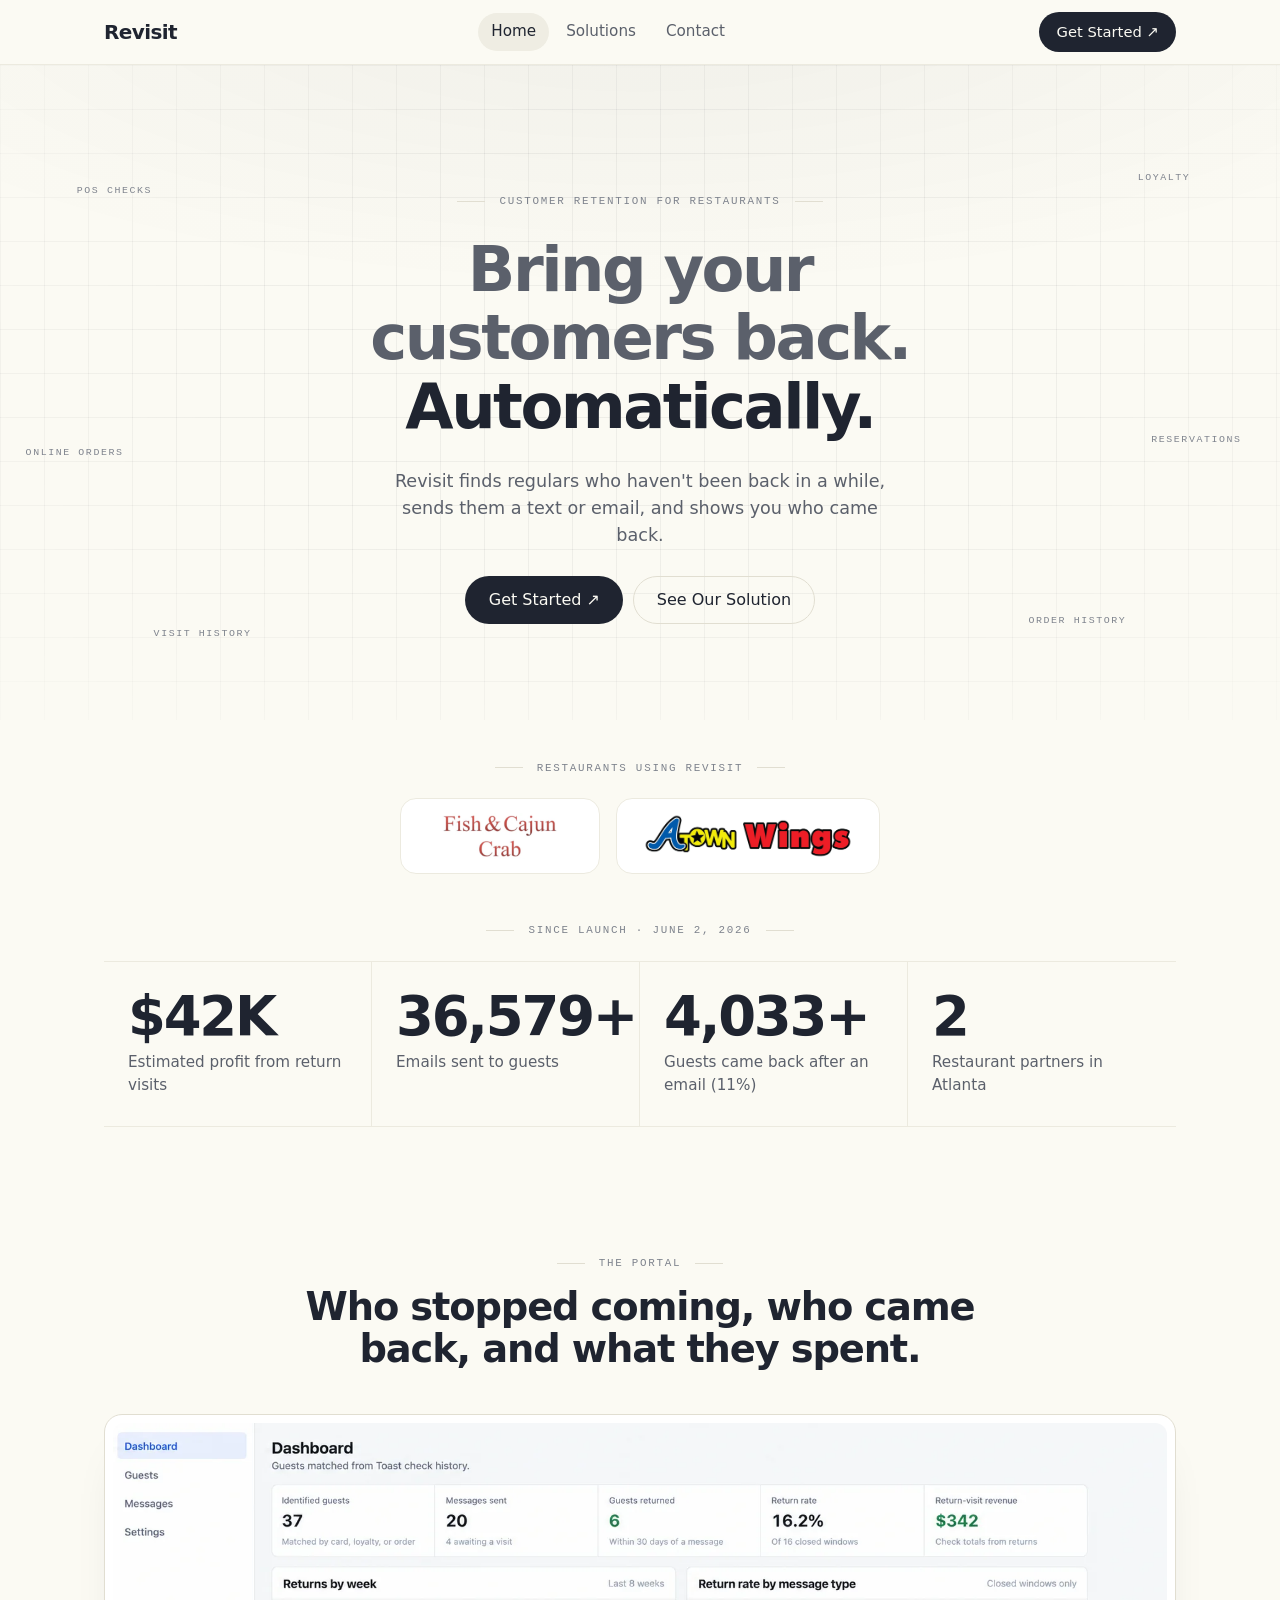
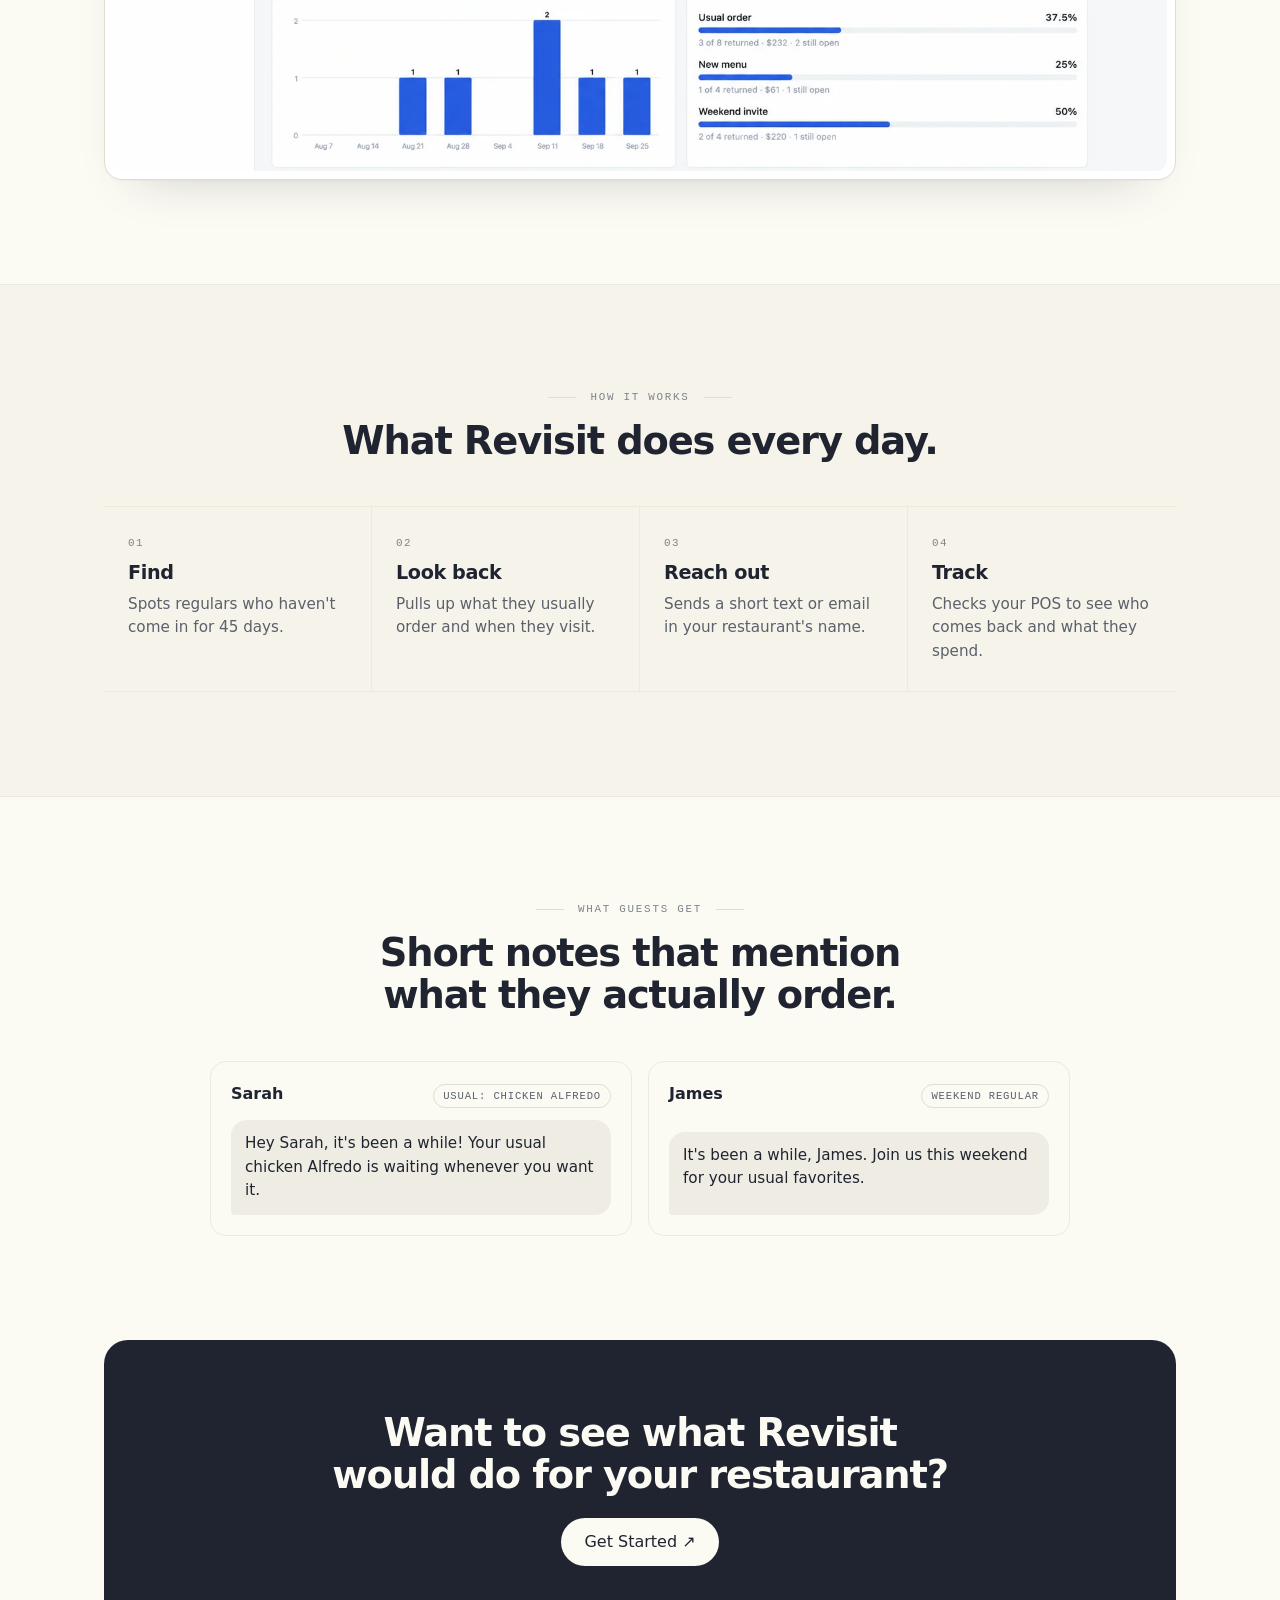
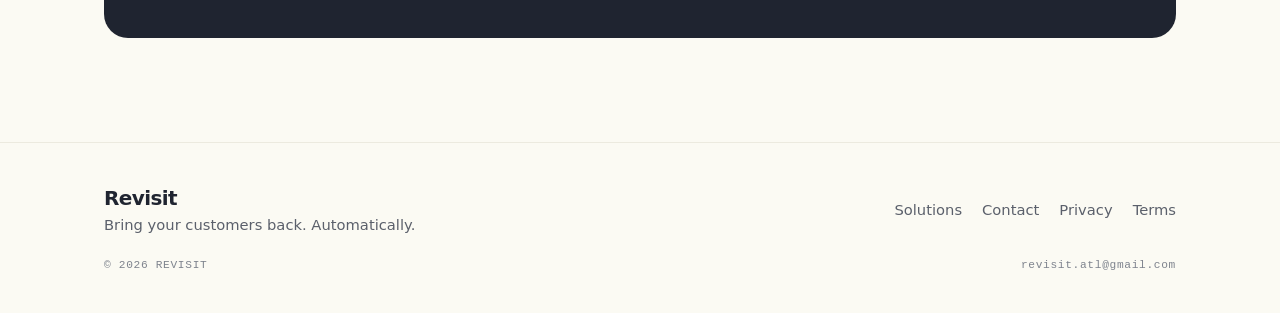
==== commit b21d61cb: "Clarify stats" ====
--- a/index.html
+++ b/index.html
@@ -163,6 +163,13 @@
 .foot ul a:hover{color:var(--ink)}
 .fine{margin-top:20px;display:flex;justify-content:space-between;gap:12px;flex-wrap:wrap;font-family:var(--mono);font-size:.7rem;letter-spacing:.06em;color:var(--faint)}
 
+
+/* Stats */
+.stats-sec{padding-block:40px 24px}
+.row.stats{margin-top:22px}
+.row.stats > div{gap:6px}
+.big{font-family:var(--display);font-weight:600;font-size:clamp(2.4rem,4.6vw,3.4rem);letter-spacing:-.04em;line-height:1;font-variant-numeric:tabular-nums}
+
 /* ---------- Animations (skipped for visitors who prefer reduced motion) ---------- */
 @media (prefers-reduced-motion: no-preference){
   .btn{transition:transform .2s ease,background-color .2s ease,border-color .2s ease,box-shadow .2s ease}
@@ -178,8 +185,12 @@
   .hero .wrap > :nth-child(2){animation-delay:.08s}
   .hero .wrap > :nth-child(3){animation-delay:.16s}
   .hero .wrap > :nth-child(4){animation-delay:.24s}
-  .tag{animation:fade 1.2s .5s both,drift 9s ease-in-out 1.7s infinite alternate}
-  .tag:nth-of-type(even){animation-duration:1.2s,11s}
+  .tag{animation:fade 1.2s .5s both,drift1 9s ease-in-out 1.7s infinite alternate}
+  .tag:nth-of-type(2){animation-name:fade,drift2;animation-duration:1.2s,11s}
+  .tag:nth-of-type(3){animation-name:fade,drift3;animation-duration:1.2s,10s}
+  .tag:nth-of-type(4){animation-name:fade,drift1;animation-duration:1.2s,12s;animation-direction:normal,alternate-reverse}
+  .tag:nth-of-type(5){animation-name:fade,drift2;animation-duration:1.2s,9.5s;animation-direction:normal,alternate-reverse}
+  .tag:nth-of-type(6){animation-name:fade,drift3;animation-duration:1.2s,13s;animation-direction:normal,alternate-reverse}
 
   /* Page switch */
   main.enter{animation:fade .45s ease both}
@@ -190,7 +201,9 @@
 }
 @keyframes rise{from{opacity:0;transform:translateY(14px)}to{opacity:1;transform:none}}
 @keyframes fade{from{opacity:0}to{opacity:1}}
-@keyframes drift{from{transform:translateY(0)}to{transform:translateY(-8px)}}
+@keyframes drift1{0%{transform:translate(0,0)}33%{transform:translate(14px,-12px)}66%{transform:translate(-8px,-22px)}100%{transform:translate(10px,8px)}}
+@keyframes drift2{0%{transform:translate(0,0)}33%{transform:translate(-16px,10px)}66%{transform:translate(6px,20px)}100%{transform:translate(-12px,-10px)}}
+@keyframes drift3{0%{transform:translate(0,0)}33%{transform:translate(10px,16px)}66%{transform:translate(20px,-6px)}100%{transform:translate(-14px,-14px)}}
 </style>
 
 </head>
@@ -229,9 +242,9 @@
     <span class="tag" style="left:12%;bottom:12%">Visit history</span>
     <span class="tag" style="right:12%;bottom:14%">Order history</span>
     <div class="wrap">
-      <span class="eyebrow">AI retention for restaurants</span>
+      <span class="eyebrow">Customer retention for restaurants</span>
       <h1>Bring your customers back. <b>Automatically.</b></h1>
-      <p class="sub">Revisit spots regulars who stopped coming, sends each a personal text, and tracks who returns.</p>
+      <p class="sub">Revisit finds regulars who haven't been back in a while, sends them a text or email, and shows you who came back.</p>
       <div class="actions">
         <a href="#contact" class="btn dark">Get Started ↗</a>
         <a href="#solutions" class="btn ghost">See Our Solution</a>
@@ -249,11 +262,23 @@
     </div>
   </section>
 
+  <section class="stats-sec">
+    <div class="wrap">
+      <span class="eyebrow">Since launch · June 2, 2026</span>
+      <div class="row stats">
+        <div><span class="big" data-count="45" data-prefix="$" data-suffix="K">$45K</span><p>Estimated profit from return visits</p></div>
+        <div><span class="big" data-count="39000" data-suffix="+">39,000+</span><p>Emails sent to guests</p></div>
+        <div><span class="big" data-count="4300" data-suffix="+">4,300+</span><p>Guests came back after an email (11%)</p></div>
+        <div><span class="big" data-count="2">2</span><p>Restaurant partners in Atlanta</p></div>
+      </div>
+    </div>
+  </section>
+
   <section>
     <div class="wrap">
       <div class="head">
         <span class="eyebrow">The portal</span>
-        <h2>See who left, who came back, and what it earned.</h2>
+        <h2>Who stopped coming, who came back, and what they spent.</h2>
       </div>
       <div class="frame"><img src="[data-uri]" alt="Revisit dashboard with guests returned, return rate, return-visit revenue, returns by week, and return rate by message type" width="1698" height="560"></div>
     </div>
@@ -263,13 +288,13 @@
     <div class="wrap">
       <div class="head">
         <span class="eyebrow">How it works</span>
-        <h2>From customer data to customer return.</h2>
+        <h2>What Revisit does every day.</h2>
       </div>
       <div class="row">
-        <div><span class="n">01</span><h3>Detect</h3><p>A regular hasn't been back in 45 days.</p></div>
-        <div><span class="n">02</span><h3>Understand</h3><p>We read their visits and usual order.</p></div>
-        <div><span class="n">03</span><h3>Reach out</h3><p>AI writes them a personal SMS or email.</p></div>
-        <div><span class="n">04</span><h3>Track</h3><p>We see if they return and what they spend.</p></div>
+        <div><span class="n">01</span><h3>Find</h3><p>Spots regulars who haven't come in for 45 days.</p></div>
+        <div><span class="n">02</span><h3>Look back</h3><p>Pulls up what they usually order and when they visit.</p></div>
+        <div><span class="n">03</span><h3>Reach out</h3><p>Sends a short text or email in your restaurant's name.</p></div>
+        <div><span class="n">04</span><h3>Track</h3><p>Checks your POS to see who comes back and what they spend.</p></div>
       </div>
     </div>
   </section>
@@ -277,11 +302,11 @@
   <section>
     <div class="wrap">
       <div class="head">
-        <span class="eyebrow">Every message is personal</span>
-        <h2>No coupon blasts. Just a note they'll recognize.</h2>
+        <span class="eyebrow">What guests get</span>
+        <h2>Short notes that mention what they actually order.</h2>
       </div>
       <div class="msgs">
-        <div class="msg-card"><div class="who"><b>Sarah</b><span class="chip">Usual: Chicken Alfredo</span></div><div class="bubble">Hey Sarah! We haven't seen you in a while. Your chicken Alfredo misses you. Hope to see you soon.</div></div>
+        <div class="msg-card"><div class="who"><b>Sarah</b><span class="chip">Usual: Chicken Alfredo</span></div><div class="bubble">Hey Sarah, it's been a while! Your usual chicken Alfredo is waiting whenever you want it.</div></div>
         <div class="msg-card"><div class="who"><b>James</b><span class="chip">Weekend regular</span></div><div class="bubble">It's been a while, James. Join us this weekend for your usual favorites.</div></div>
       </div>
     </div>
@@ -290,7 +315,7 @@
   <section style="padding-top:0">
     <div class="wrap">
       <div class="cta">
-        <h2>Your next returning customer is already in your POS.</h2>
+        <h2>Want to see what Revisit would do for your restaurant?</h2>
         <a href="#contact" class="btn dark">Get Started ↗</a>
       </div>
     </div>
@@ -302,8 +327,8 @@
   <section class="hero" style="padding-bottom:56px">
     <div class="wrap">
       <span class="eyebrow">Solutions</span>
-      <h1>Customer retention, <b>powered by AI.</b></h1>
-      <p class="sub">Find inactive guests, reach them personally, and measure who comes back.</p>
+      <h1>How Revisit <b>brings guests back.</b></h1>
+      <p class="sub">Four tools that run on the data your POS already has, plus one we're building next.</p>
     </div>
   </section>
 
@@ -311,8 +336,8 @@
     <div class="wrap">
       <div class="head">
         <span class="eyebrow">01 · Detection</span>
-        <h2>Know when a customer is slipping away.</h2>
-        <p>Revisit learns each guest's visit pattern and flags them when they're overdue.</p>
+        <h2>Know who's stopped coming in.</h2>
+        <p>Revisit tracks every guest's visits and flags regulars who haven't been back in 45 days.</p>
       </div>
       <div class="frame"><img src="[data-uri]" alt="Revisit guest list with each guest's status, visits, usual gap, last visit, and most-ordered item" width="1600" height="540" loading="lazy"></div>
     </div>
@@ -322,8 +347,8 @@
     <div class="wrap">
       <div class="head">
         <span class="eyebrow">02 · Personalized outreach</span>
-        <h2>Every customer gets a reason to come back.</h2>
-        <p>Messages are written from each guest's own history.</p>
+        <h2>A message written for each guest.</h2>
+        <p>Each one mentions what that guest usually orders or when they usually come in.</p>
       </div>
       <div class="msgs">
         <div class="msg-card"><div class="who"><b>Sarah</b><span class="chip">Pasta regular</span></div><div class="bubble">We've added a few new pasta dishes you might love. Come see what's new.</div></div>
@@ -336,11 +361,11 @@
     <div class="wrap">
       <div class="head">
         <span class="eyebrow">03 · Automated SMS &amp; email</span>
-        <h2>Reach customers automatically.</h2>
-        <p>No lists to pull. No copy to write.</p>
+        <h2>Sent for you, by text or email.</h2>
+        <p>You don't have to pull a list or write anything.</p>
       </div>
       <div class="flow">
-        <div class="step"><span class="n">01</span><h3>Customer identified</h3></div>
+        <div class="step"><span class="n">01</span><h3>Guest flagged</h3></div>
         <span class="arr" aria-hidden="true">→</span>
         <div class="step"><span class="n">02</span><h3>Message written</h3></div>
         <span class="arr" aria-hidden="true">→</span>
@@ -353,8 +378,8 @@
     <div class="wrap">
       <div class="head">
         <span class="eyebrow">04 · Retention analytics</span>
-        <h2>See what actually brings customers back.</h2>
-        <p>Returns, return rate, and revenue for every campaign.</p>
+        <h2>See which messages bring people back.</h2>
+        <p>Return rate and revenue for every message you send.</p>
       </div>
       <div class="frame"><img src="[data-uri]" alt="Revisit dashboard with returns by week and return rate by message type" width="1698" height="560" loading="lazy"></div>
     </div>
@@ -364,15 +389,15 @@
     <div class="wrap sol-grid">
       <div class="sol-copy">
         <span class="eyebrow left">05 · Intelligent retention</span>
-        <h2>45 days is only the beginning.</h2>
-        <p>Today's rule is simple. Next, Revisit learns each guest's own rhythm and reaches out at the right time for them.</p>
+        <h2>Next: timing that fits each guest.</h2>
+        <p>Right now Revisit uses one rule for everyone. We're building a model that learns how often each guest usually visits, so a weekly regular hears from you sooner than someone who comes once a month.</p>
         <span class="rule">4+ visits · 45 days inactive → outreach</span>
         <span class="soon">In development</span>
       </div>
       <div class="rhythm">
-        <div class="r"><b>Visits every 15 days</b><span>A fixed 45-day rule reaches out too late.</span></div>
-        <div class="r"><b>Visits every 60 days</b><span>A fixed 45-day rule reaches out too early.</span></div>
-        <div class="r"><b>Revisit's model</b><span>Times each message to the guest's normal pattern.</span></div>
+        <div class="r"><b>Comes in every 15 days</b><span>Waiting 45 days is too long.</span></div>
+        <div class="r"><b>Comes in every 60 days</b><span>45 days is too soon. They aren't late yet.</span></div>
+        <div class="r"><b>With the model</b><span>Each guest hears from you when they're actually overdue.</span></div>
       </div>
     </div>
   </section>
@@ -380,8 +405,8 @@
   <section style="padding-top:0">
     <div class="wrap">
       <div class="cta">
-        <h2>Ready to turn customer data into repeat visits?</h2>
-        <a href="#contact" class="btn dark">Contact Revisit ↗</a>
+        <h2>Want to try it at your restaurant?</h2>
+        <a href="#contact" class="btn dark">Contact us ↗</a>
       </div>
     </div>
   </section>
@@ -394,7 +419,7 @@
       <div class="contact-copy">
         <span class="eyebrow left">Contact</span>
         <h1 style="font-size:clamp(2.1rem,4.4vw,3.2rem)">Let's bring your customers back.</h1>
-        <p class="muted">Tell us about your restaurant and we'll be in touch.</p>
+        <p class="muted">Tell us a bit about your restaurant and we'll get back to you.</p>
         <div class="mail">
           <a data-email-link href="mailto:revisit.atl@gmail.com"><span data-email>revisit.atl@gmail.com</span></a>
           <button type="button" class="copy" id="copyEmail">Copy</button>
@@ -467,7 +492,7 @@
   /* Scroll reveal: fade sections in as they enter the screen */
   (function () {
     if (window.matchMedia("(prefers-reduced-motion: reduce)").matches || !("IntersectionObserver" in window)) return;
-    const targets = ".customers .wrap, .head, .frame, .row > div, .msgs > .msg-card, .flow > .step, .sol-copy, .rhythm .r, .cta, .contact-copy, .form";
+    const targets = ".customers .wrap, .stats-sec .eyebrow, .head, .frame, .row > div, .msgs > .msg-card, .flow > .step, .sol-copy, .rhythm .r, .cta, .contact-copy, .form";
     document.querySelectorAll(targets).forEach(el => el.classList.add("reveal"));
     /* stagger items that sit side by side */
     document.querySelectorAll(".row, .msgs, .flow, .rhythm").forEach(group => {
@@ -477,6 +502,18 @@
     const io = new IntersectionObserver(entries => entries.forEach(e => {
       if (e.isIntersecting) { e.target.classList.add("in"); io.unobserve(e.target); }
     }), { rootMargin: "0px 0px -8% 0px", threshold: 0.12 });
+    /* Count numbers up when the stats row comes into view */
+    const fmtN = n => n.toLocaleString("en-US");
+    const countUp = el => {
+      const end = +el.dataset.count, pre = el.dataset.prefix || "", suf = el.dataset.suffix || "", t0 = performance.now(), dur = 1400;
+      const step = now => { const p = Math.min(1, (now - t0) / dur), v = Math.round(end * (1 - Math.pow(1 - p, 3)));
+        el.textContent = pre + fmtN(v) + suf; if (p < 1) requestAnimationFrame(step); };
+      requestAnimationFrame(step);
+    };
+    const nio = new IntersectionObserver(entries => entries.forEach(e => {
+      if (e.isIntersecting) { countUp(e.target); nio.unobserve(e.target); }
+    }), { threshold: 0.6 });
+    document.querySelectorAll("[data-count]").forEach(el => nio.observe(el));
     window.revealScan = () => document.querySelectorAll("main:not([hidden]) .reveal:not(.in)").forEach(el => io.observe(el));
     window.revealScan();
   })();
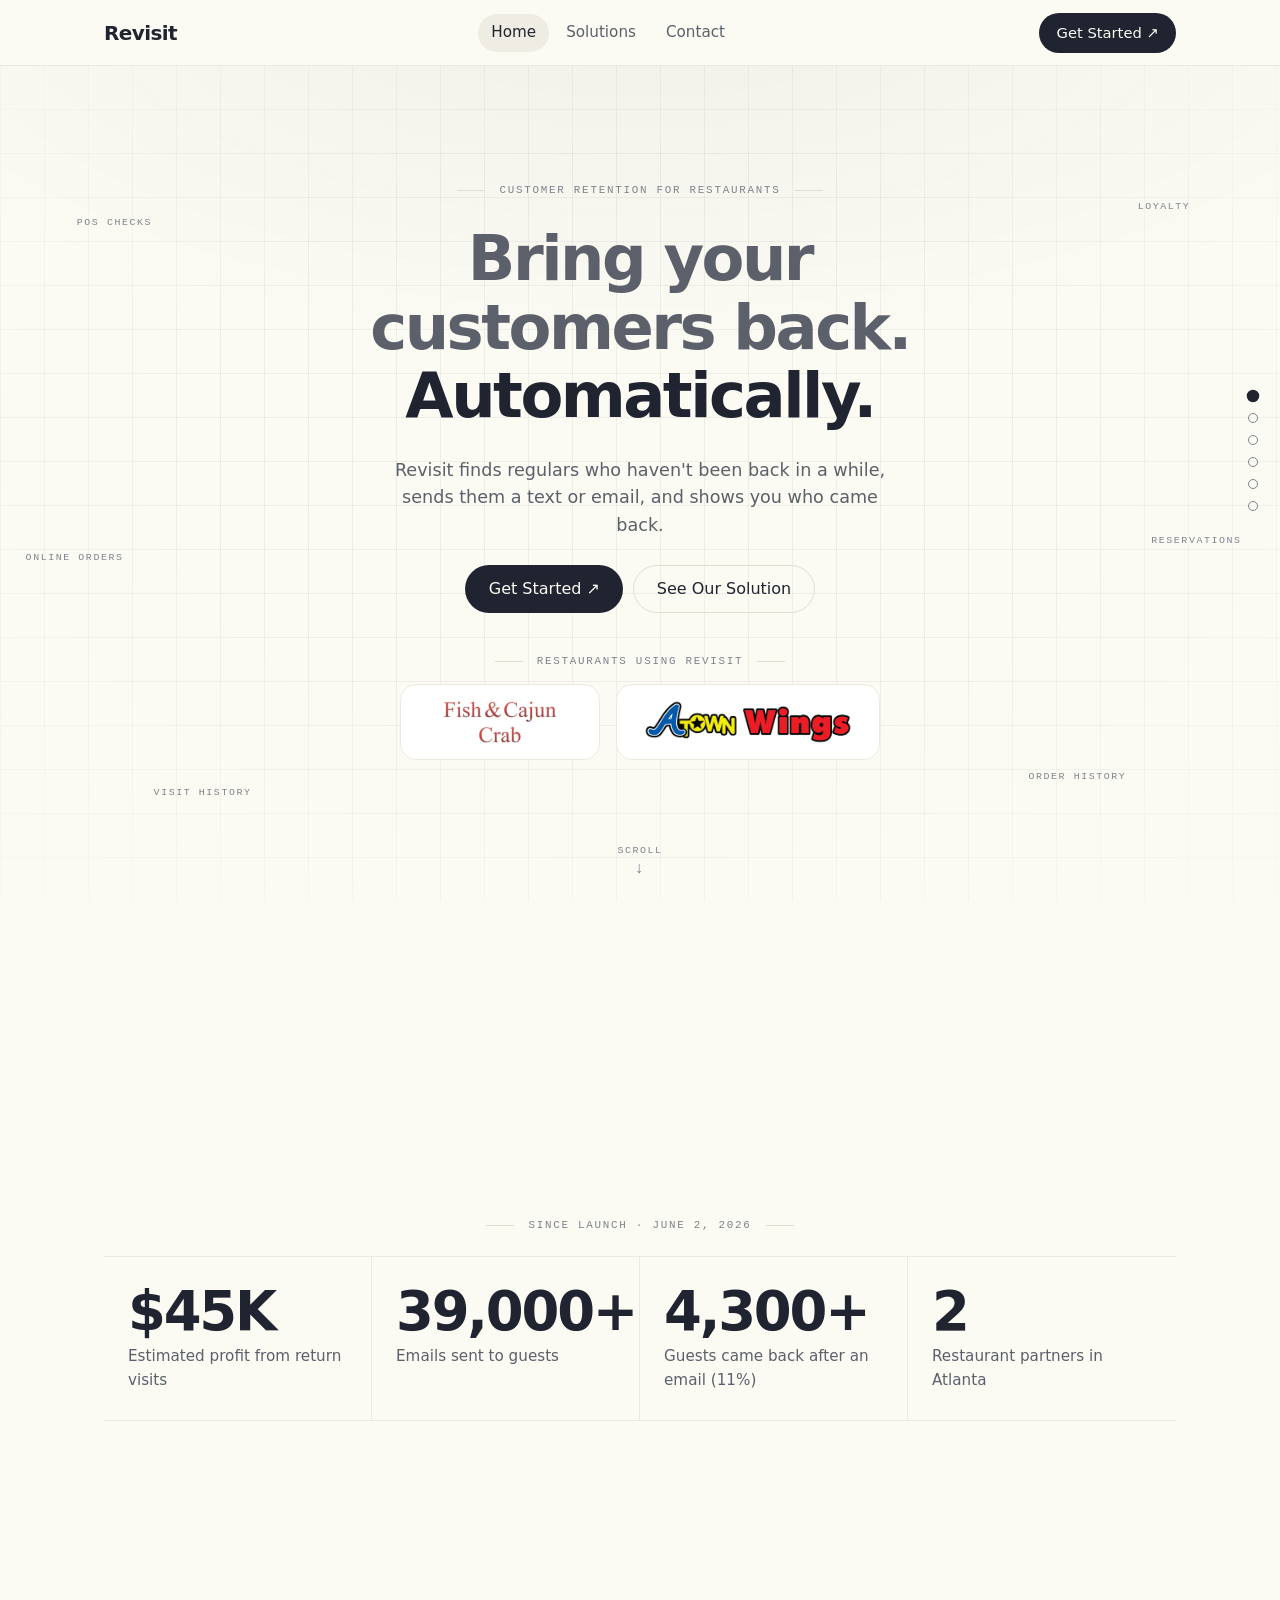
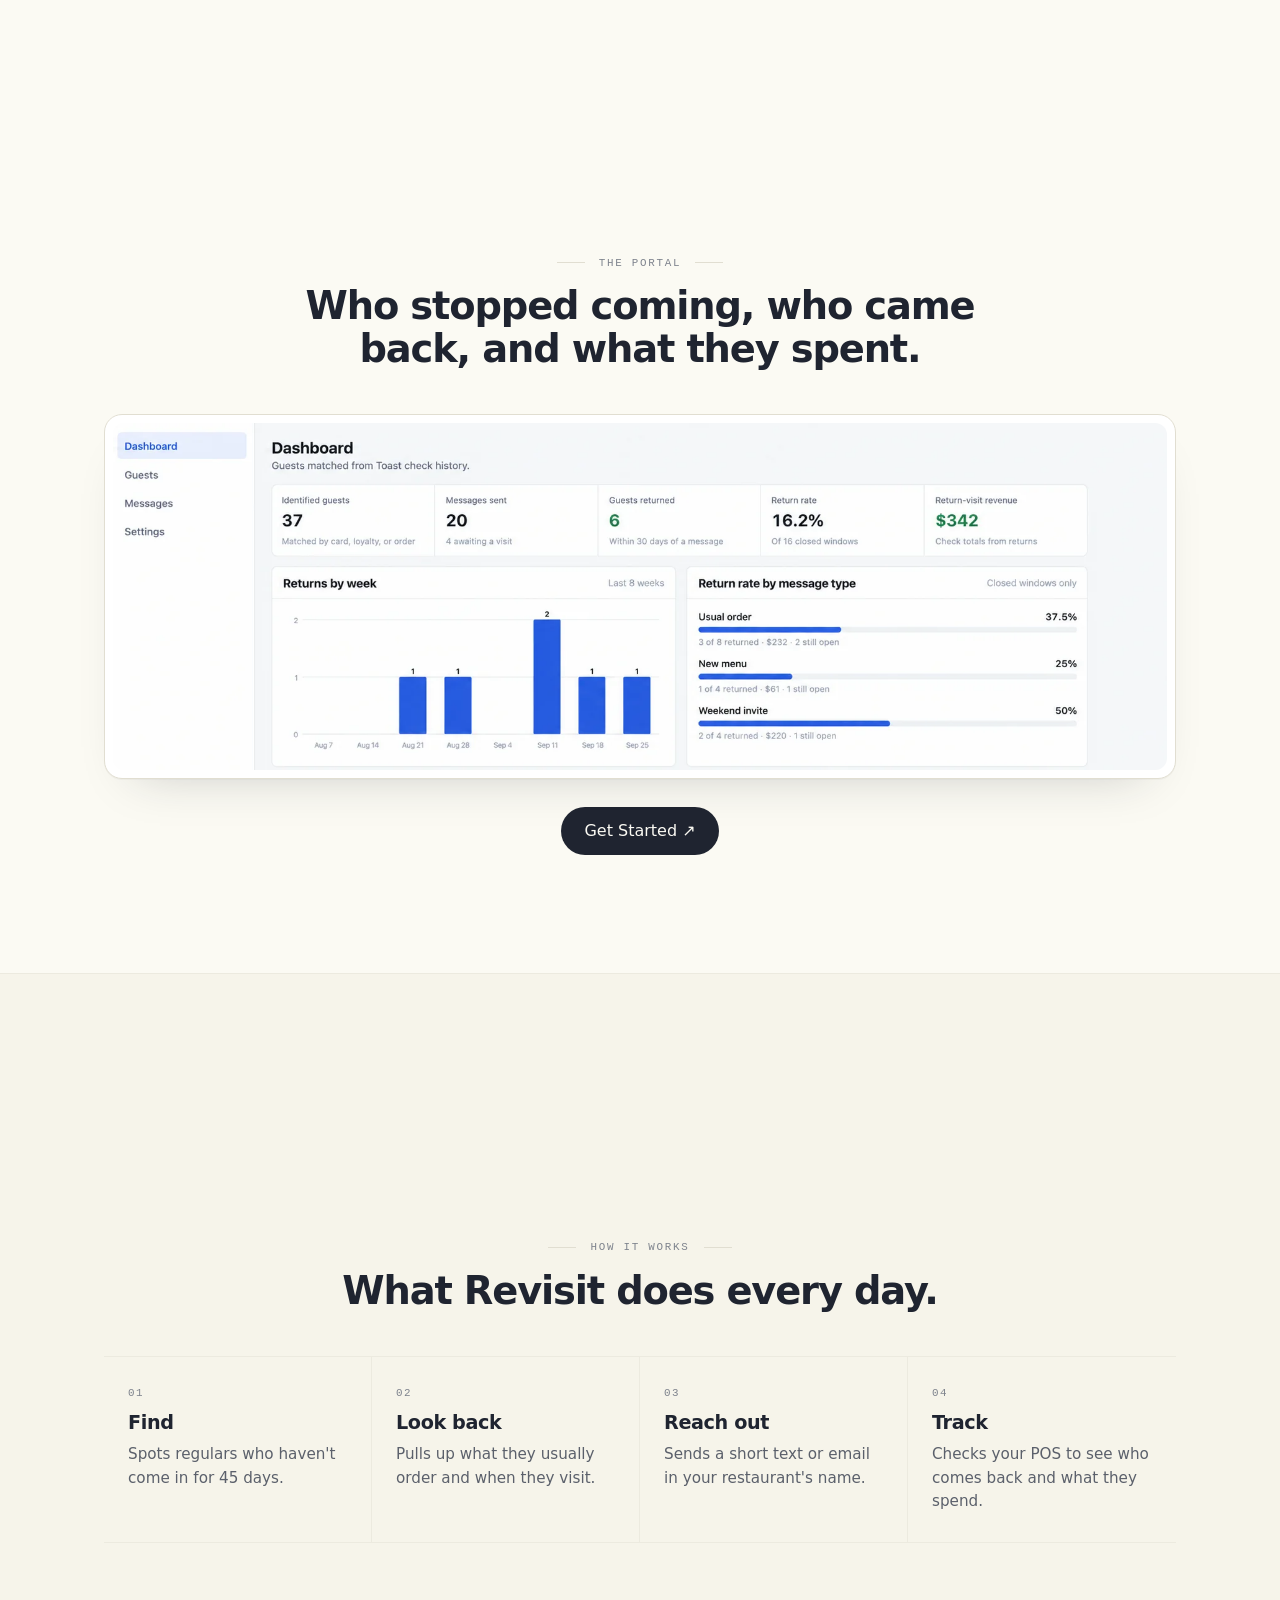
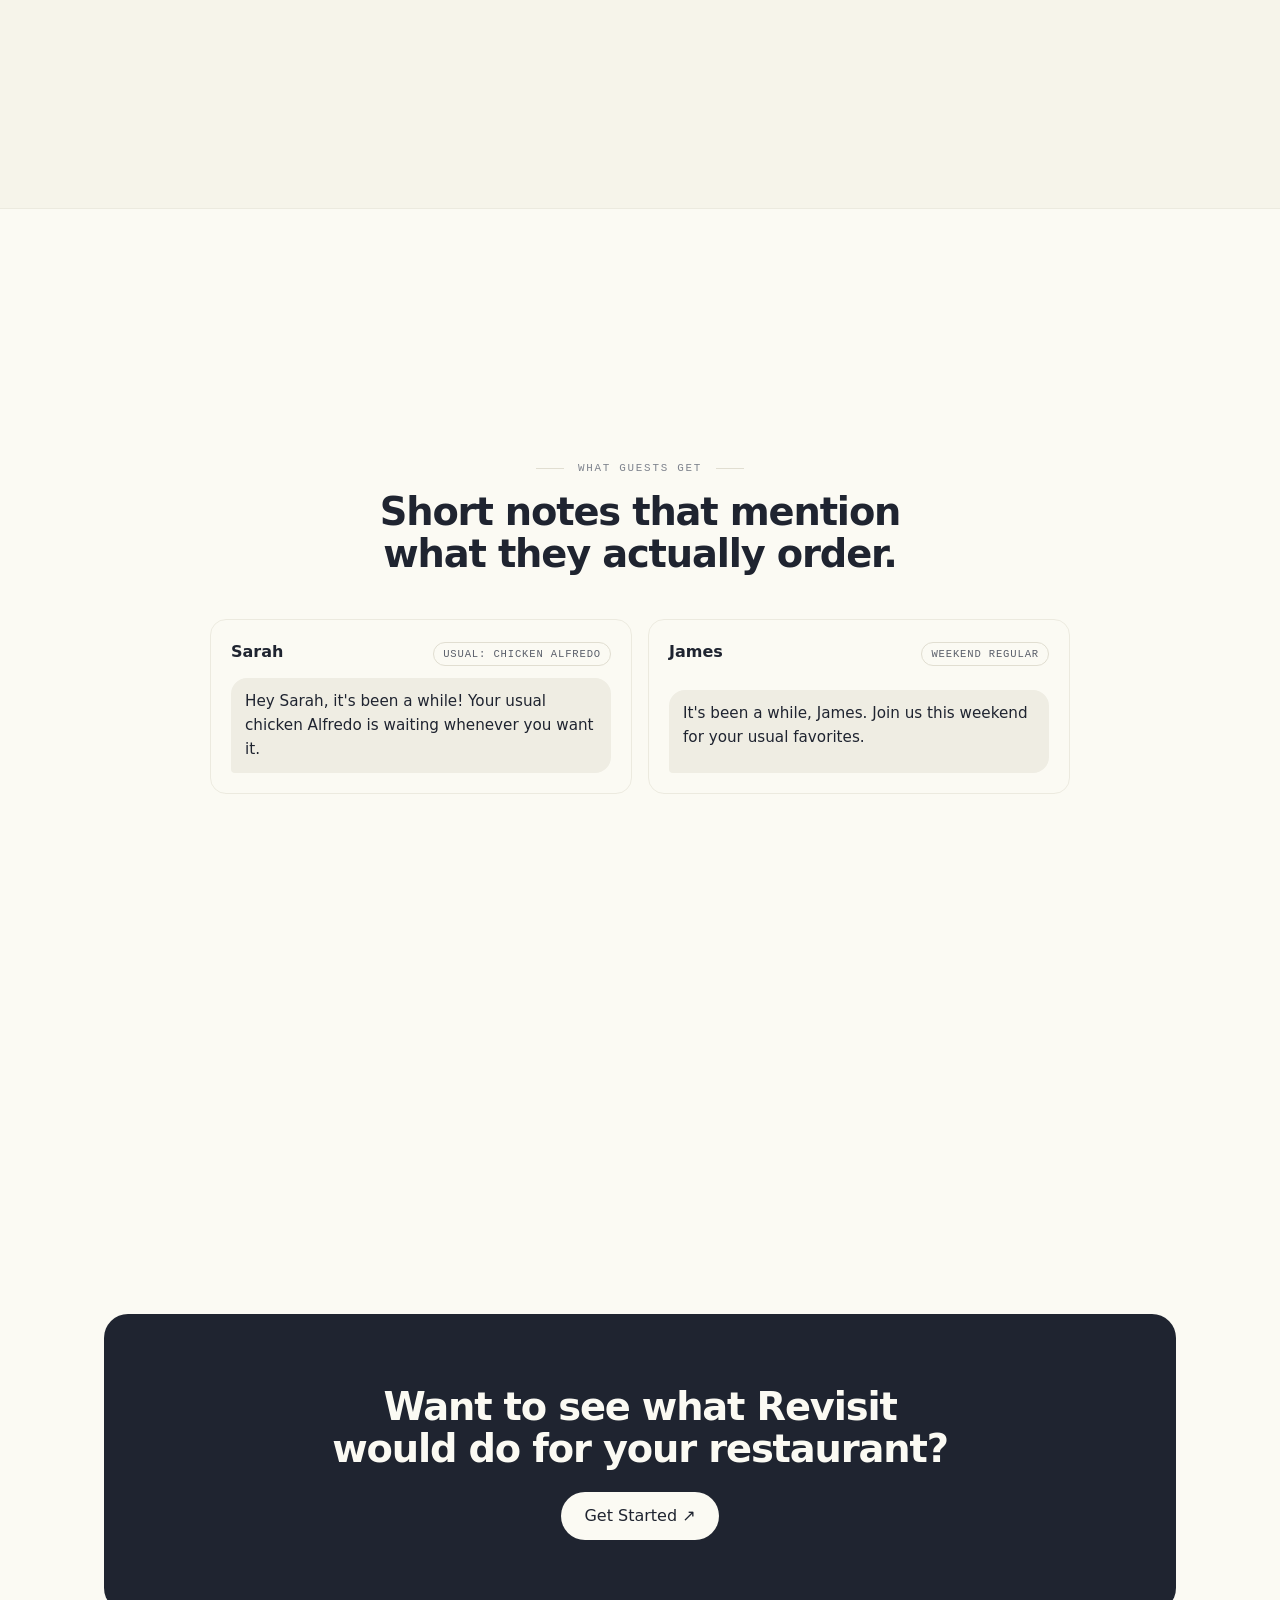
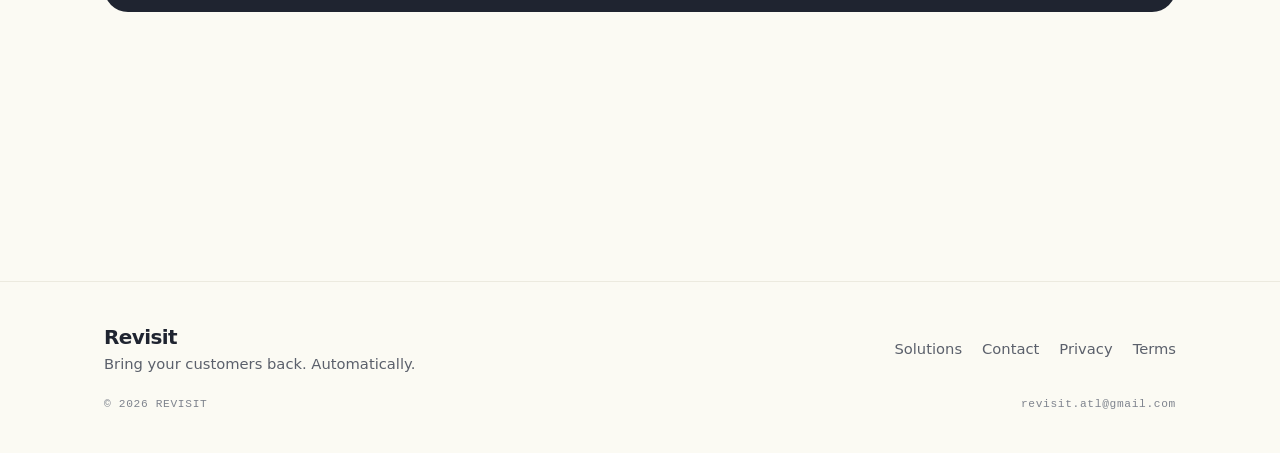
==== commit a2884364: "Add Privacy Policy and Terms of Use" ====
--- a/index.html
+++ b/index.html
@@ -152,8 +152,14 @@
 .done{display:grid;gap:12px;justify-items:start}
 
 /* Legal */
-.legal{max-width:640px;display:grid;gap:16px}
-.legal p{color:var(--muted)}
+.legal{max-width:720px;display:grid;gap:14px}
+.legal h1{font-size:clamp(2.2rem,4vw,3rem)}
+.legal h2{font-size:1.25rem;letter-spacing:-.02em;margin-top:18px}
+.legal p,.legal li{color:var(--muted);line-height:1.65}
+.legal strong{color:var(--ink);font-weight:600}
+.legal ul{margin:0;padding-left:1.2em;display:grid;gap:6px}
+.legal a{color:var(--ink);text-underline-offset:3px}
+.legal .updated{font-family:var(--mono);font-size:.72rem;letter-spacing:.08em;text-transform:uppercase;color:var(--faint)}
 
 /* Footer */
 footer{border-top:1px solid var(--line);padding-block:40px}
@@ -204,6 +210,39 @@
 @keyframes drift1{0%{transform:translate(0,0)}33%{transform:translate(14px,-12px)}66%{transform:translate(-8px,-22px)}100%{transform:translate(10px,8px)}}
 @keyframes drift2{0%{transform:translate(0,0)}33%{transform:translate(-16px,10px)}66%{transform:translate(6px,20px)}100%{transform:translate(-12px,-10px)}}
 @keyframes drift3{0%{transform:translate(0,0)}33%{transform:translate(10px,16px)}66%{transform:translate(20px,-6px)}100%{transform:translate(-14px,-14px)}}
+
+/* ---------- Full-screen panels with scroll snapping ---------- */
+html{scroll-padding-top:64px}
+.panel{overflow-x:clip}
+main{overflow-x:clip}
+.hero-logos{display:grid;gap:4px;justify-items:center;margin-top:14px}
+.hero-logos .logos{margin-top:10px}
+.scroll-cue{position:absolute;left:50%;bottom:22px;transform:translateX(-50%);display:none;flex-direction:column;align-items:center;gap:4px;background:none;border:0;cursor:pointer;color:var(--faint);font-family:var(--mono);font-size:.62rem;letter-spacing:.16em;text-transform:uppercase}
+.scroll-cue i{font-style:normal;font-size:1rem}
+.dots{position:fixed;right:22px;top:50%;transform:translateY(-50%);z-index:15;display:none;flex-direction:column;gap:12px}
+.dots button{position:relative;width:10px;height:10px;border-radius:50%;border:1px solid var(--faint);background:transparent;padding:0;cursor:pointer}
+.dots button[aria-current="true"]{background:var(--ink);border-color:var(--ink);transform:scale(1.25)}
+.dots button span{position:absolute;right:20px;top:50%;transform:translateY(-50%);white-space:nowrap;font-family:var(--mono);font-size:.62rem;letter-spacing:.12em;text-transform:uppercase;color:var(--muted);background:var(--bg);border:1px solid var(--line);border-radius:999px;padding:3px 9px;opacity:0;pointer-events:none}
+.dots button:hover span,.dots button:focus-visible span{opacity:1}
+@media (min-width:900px) and (min-height:620px){
+  html.snap{scroll-snap-type:y mandatory}
+  .panel{scroll-snap-align:start;min-height:calc(100dvh - 64px);display:flex;flex-direction:column;justify-content:center}
+  .panel > .wrap{width:100%}
+  .panel.hero{padding-block:40px 64px}
+  .panel.stats-sec{padding-block:64px}
+  footer{scroll-snap-align:end}
+  .scroll-cue,.dots{display:flex}
+}
+@media (prefers-reduced-motion: no-preference){
+  .dots button{transition:transform .3s ease,background-color .3s ease}
+  .dots button span{transition:opacity .2s ease}
+  .scroll-cue i{animation:nudge 1.8s ease-in-out infinite}
+  /* The twist: each panel turns slightly into place, alternating direction */
+  .anim .panel:not(.hero) > .wrap{opacity:0;transform:translateY(60px) rotate(-2.2deg) scale(.95);transform-origin:15% 100%;transition:opacity .9s cubic-bezier(.2,.7,.2,1),transform 1.1s cubic-bezier(.16,.84,.24,1)}
+  .anim .panel:not(.hero):nth-of-type(odd) > .wrap{transform:translateY(60px) rotate(2.2deg) scale(.95);transform-origin:85% 100%}
+  .anim .panel.in > .wrap{opacity:1!important;transform:none!important}
+}
+@keyframes nudge{0%,100%{transform:translateY(0)}50%{transform:translateY(5px)}}
 </style>
 
 </head>
@@ -234,7 +273,7 @@
 
 <!-- ================= HOME ================= -->
 <main data-page="home">
-  <section class="hero">
+  <section class="panel hero" data-label="Home">
     <span class="tag" style="left:6%;top:18%">POS checks</span>
     <span class="tag" style="right:7%;top:16%">Loyalty</span>
     <span class="tag" style="left:2%;top:58%">Online orders</span>
@@ -249,20 +288,18 @@
         <a href="#contact" class="btn dark">Get Started ↗</a>
         <a href="#solutions" class="btn ghost">See Our Solution</a>
       </div>
-    </div>
-  </section>
-
-  <section class="customers">
-    <div class="wrap">
-      <span class="eyebrow">Restaurants using Revisit</span>
-      <div class="logos">
-        <div class="logo"><img src="[data-uri]" alt="Fish &amp; Cajun Crab" width="346" height="138"></div>
-        <div class="logo"><img src="[data-uri]" alt="A-Town Wings" width="992" height="213"></div>
-      </div>
-    </div>
-  </section>
-
-  <section class="stats-sec">
+      <div class="hero-logos">
+        <span class="eyebrow">Restaurants using Revisit</span>
+        <div class="logos">
+          <div class="logo"><img src="[data-uri]" alt="Fish &amp; Cajun Crab" width="346" height="138"></div>
+          <div class="logo"><img src="[data-uri]" alt="A-Town Wings" width="992" height="213"></div>
+        </div>
+      </div>
+    </div>
+    <button class="scroll-cue" data-next aria-label="Scroll to next section"><span>Scroll</span><i aria-hidden="true">↓</i></button>
+  </section>
+
+  <section class="panel stats-sec" data-label="Results">
     <div class="wrap">
       <span class="eyebrow">Since launch · June 2, 2026</span>
       <div class="row stats">
@@ -274,17 +311,18 @@
     </div>
   </section>
 
-  <section>
+  <section class="panel" data-label="Portal">
     <div class="wrap">
       <div class="head">
         <span class="eyebrow">The portal</span>
         <h2>Who stopped coming, who came back, and what they spent.</h2>
       </div>
       <div class="frame"><img src="[data-uri]" alt="Revisit dashboard with guests returned, return rate, return-visit revenue, returns by week, and return rate by message type" width="1698" height="560"></div>
-    </div>
-  </section>
-
-  <section class="band">
+      <div class="actions" style="margin-top:28px"><a href="#contact" class="btn dark">Get Started ↗</a></div>
+    </div>
+  </section>
+
+  <section class="panel band" data-label="How it works">
     <div class="wrap">
       <div class="head">
         <span class="eyebrow">How it works</span>
@@ -299,7 +337,7 @@
     </div>
   </section>
 
-  <section>
+  <section class="panel" data-label="Messages">
     <div class="wrap">
       <div class="head">
         <span class="eyebrow">What guests get</span>
@@ -312,7 +350,7 @@
     </div>
   </section>
 
-  <section style="padding-top:0">
+  <section class="panel" data-label="Get started">
     <div class="wrap">
       <div class="cta">
         <h2>Want to see what Revisit would do for your restaurant?</h2>
@@ -414,7 +452,7 @@
 
 <!-- ================= CONTACT ================= -->
 <main data-page="contact" hidden>
-  <section>
+  <section class="panel" data-label="Contact">
     <div class="wrap contact">
       <div class="contact-copy">
         <span class="eyebrow left">Contact</span>
@@ -451,11 +489,158 @@
 </main>
 
 <main data-page="privacy" hidden>
-  <section><div class="wrap legal"><h1 style="font-size:2.4rem">Privacy</h1><p>We use the information you send us only to reply to you. We never sell it. Questions: <span data-email>revisit.atl@gmail.com</span></p></div></section>
+  <section><div class="wrap legal">
+    <span class="eyebrow left">Legal</span>
+    <h1>Privacy Policy</h1>
+    <p class="updated">Last updated: October 8, 2026</p>
+    <p>This policy explains what information Revisit (“Revisit,” “we,” “us”) collects, how we use it, and the choices you have. It covers our website and the Revisit service we provide to restaurants.</p>
+
+    <h2>Who this applies to</h2>
+    <ul>
+      <li><strong>Website visitors</strong>: people who visit our site or contact us.</li>
+      <li><strong>Restaurant customers</strong>: the restaurants that use Revisit, and the people who work there.</li>
+      <li><strong>Restaurant guests</strong>: people who have visited a restaurant that uses Revisit and may receive messages from that restaurant.</li>
+    </ul>
+
+    <h2>Information we collect</h2>
+    <p><strong>From website visitors.</strong> When you fill out our contact form, we collect your name, restaurant or company name, email address, number of locations, and your message. Like most websites, our hosting provider may automatically log basic technical information such as your IP address, browser type, and pages visited.</p>
+    <p><strong>From restaurants.</strong> When a restaurant connects Revisit to its point-of-sale (POS), loyalty, online ordering, or reservation systems, we receive information about its guests. This can include:</p>
+    <ul>
+      <li>Name, phone number, and email address</li>
+      <li>Visit dates and times</li>
+      <li>Items ordered and check totals</li>
+      <li>Whether the guest has agreed to receive marketing messages</li>
+    </ul>
+    <p>We do not collect or store full payment card numbers.</p>
+    <p><strong>From messages we send.</strong> We record whether a message was delivered, whether a guest unsubscribed or replied STOP, and whether the guest visited the restaurant again afterward.</p>
+
+    <h2>How we use information</h2>
+    <ul>
+      <li>To find guests who haven’t visited a restaurant in a while</li>
+      <li>To write and send text messages and emails on behalf of that restaurant</li>
+      <li>To measure which messages lead to return visits and report results to the restaurant</li>
+      <li>To reply to people who contact us</li>
+      <li>To run, secure, and improve Revisit</li>
+      <li>To follow the law and honor opt-out requests</li>
+    </ul>
+
+    <h2>Our role with guest information</h2>
+    <p>Each restaurant controls its own guest information. We process it only to provide Revisit to that restaurant and as the restaurant directs. We keep each restaurant’s data separate and never use one restaurant’s guest information to market another restaurant.</p>
+    <p>Restaurants are responsible for getting guests’ permission before marketing messages are sent. We only send marketing messages to guests marked as having agreed to receive them.</p>
+
+    <h2>We don’t sell your information</h2>
+    <p>We do not sell personal information, and we do not share it with third parties for their own advertising.</p>
+
+    <h2>Who we share information with</h2>
+    <ul>
+      <li><strong>The restaurant</strong> the information came from, including reports on message results.</li>
+      <li><strong>Service providers</strong> that help us operate, such as website hosting, data storage, and email and text message delivery. They may use the information only to provide services to us.</li>
+      <li><strong>Legal reasons</strong>: when required by law, or to protect the rights and safety of Revisit, our customers, or others.</li>
+      <li><strong>Business transfers</strong>: if Revisit is involved in a merger, acquisition, or sale of assets, information may be transferred as part of that deal.</li>
+    </ul>
+    <p>Mobile phone numbers and text-message consent are never shared with third parties for marketing.</p>
+
+    <h2>Text messages and emails</h2>
+    <p>You can stop text messages at any time by replying <strong>STOP</strong>. You can stop emails by clicking the unsubscribe link in any email. We honor opt-out requests promptly. See the Text Message Terms in our <a href="#terms">Terms of Use</a> for details.</p>
+
+    <h2>How long we keep information</h2>
+    <p>We keep guest information for as long as the restaurant uses Revisit, or as needed to provide the service. When a restaurant stops using Revisit, we delete or return its guest information within a reasonable time, unless we must keep it to comply with the law. We keep opt-out records so we don’t message someone who asked us to stop.</p>
+
+    <h2>How we protect information</h2>
+    <p>We use reasonable safeguards to protect information, including limiting who can access it. No system is completely secure, so we can’t guarantee absolute security.</p>
+
+    <h2>Your choices and rights</h2>
+    <p>You can ask us to access, correct, or delete your personal information. If you are a restaurant guest, you can also contact the restaurant directly. Depending on where you live, you may have additional rights under state privacy laws. We won’t treat you differently for using these rights.</p>
+    <p>To make a request, email <span data-email>revisit.atl@gmail.com</span>. We may need to confirm your identity before acting on it.</p>
+
+    <h2>Children</h2>
+    <p>Revisit is not directed to children under 13, and we do not knowingly collect information from them. If you believe a child’s information was shared with us, contact us and we’ll delete it.</p>
+
+    <h2>Third-party services on our website</h2>
+    <p>Our website loads fonts from Google Fonts and sends contact-form submissions through a form service to our email. These providers may receive your IP address and the information you submit, under their own privacy policies.</p>
+
+    <h2>Changes to this policy</h2>
+    <p>We may update this policy. When we do, we’ll change the date at the top. Significant changes will be shared with our restaurant customers.</p>
+
+    <h2>Contact us</h2>
+    <p>Questions about this policy: <span data-email>revisit.atl@gmail.com</span></p>
+  </div></section>
 </main>
 <main data-page="terms" hidden>
-  <section><div class="wrap legal"><h1 style="font-size:2.4rem">Terms</h1><p>Full terms of service are coming soon. Questions: <span data-email>revisit.atl@gmail.com</span></p></div></section>
+  <section><div class="wrap legal">
+    <span class="eyebrow left">Legal</span>
+    <h1>Terms of Use</h1>
+    <p class="updated">Last updated: October 8, 2026</p>
+    <p>These terms apply to your use of the Revisit website and service (“Revisit,” “we,” “us”). By using Revisit, you agree to these terms. If you don’t agree, please don’t use Revisit.</p>
+
+    <h2>1. What Revisit does</h2>
+    <p>Revisit helps restaurants find guests who haven’t visited in a while, send them text messages and emails on the restaurant’s behalf, and measure who returns. Features may change over time.</p>
+
+    <h2>2. Restaurant responsibilities</h2>
+    <p>If you use Revisit for a restaurant, you agree that:</p>
+    <ul>
+      <li>You have the right to share your guest information with us.</li>
+      <li>You have obtained, and will keep records of, each guest’s permission before marketing messages are sent to them, as required by law.</li>
+      <li>You will follow all laws that apply to your marketing, including the Telephone Consumer Protection Act (TCPA), the CAN-SPAM Act, and state privacy and telemarketing laws.</li>
+      <li>Any offers or claims in your messages are accurate and that you will honor them.</li>
+      <li>You will keep your login information secure and tell us about any unauthorized use.</li>
+    </ul>
+
+    <h2>3. Acceptable use</h2>
+    <p>You may not use Revisit to:</p>
+    <ul>
+      <li>Message anyone who has not agreed to receive marketing messages, or who has opted out</li>
+      <li>Send false, misleading, offensive, or illegal content</li>
+      <li>Upload information you don’t have the right to use</li>
+      <li>Interfere with, copy, reverse engineer, or overload the service</li>
+    </ul>
+
+    <h2>4. Text message terms</h2>
+    <p>These terms apply to anyone who receives text messages sent through Revisit.</p>
+    <ul>
+      <li><strong>Program:</strong> Restaurants that use Revisit may send recurring marketing text messages, such as reminders, offers, and menu updates, to guests who have agreed to receive them.</li>
+      <li><strong>Frequency:</strong> Message frequency varies.</li>
+      <li><strong>Cost:</strong> Message and data rates may apply.</li>
+      <li><strong>Opt out:</strong> Reply <strong>STOP</strong> to any message to stop receiving texts. You’ll receive one message confirming you’ve been unsubscribed.</li>
+      <li><strong>Help:</strong> Reply <strong>HELP</strong> for help, or email <span data-email>revisit.atl@gmail.com</span>.</li>
+      <li><strong>Consent:</strong> Agreeing to receive marketing texts is not required to make a purchase.</li>
+      <li><strong>Carriers:</strong> Mobile carriers are not liable for delayed or undelivered messages.</li>
+      <li><strong>Privacy:</strong> See our <a href="#privacy">Privacy Policy</a>. Phone numbers and consent are never shared with third parties for marketing.</li>
+    </ul>
+
+    <h2>5. Results</h2>
+    <p>Revisit reports return visits and revenue based on data from your POS and other connected systems. These reports are estimates. Some guests may have returned without a message, and we do not guarantee any particular number of return visits, sales, or profit.</p>
+
+    <h2>6. Our property</h2>
+    <p>Revisit, including our software, website, and brand, belongs to us. You keep ownership of your restaurant’s data. You give us permission to use it only to provide and improve Revisit, as described in our <a href="#privacy">Privacy Policy</a>.</p>
+
+    <h2>7. Fees</h2>
+    <p>Any fees for Revisit are set out in a separate agreement or order with your restaurant.</p>
+
+    <h2>8. Ending use</h2>
+    <p>You can stop using Revisit at any time. We may suspend or end access if you break these terms, misuse the service, or put guests or others at risk.</p>
+
+    <h2>9. Disclaimers</h2>
+    <p>Revisit is provided “as is” and “as available.” To the fullest extent allowed by law, we disclaim all warranties, express or implied, including warranties of merchantability, fitness for a particular purpose, and non-infringement. We don’t guarantee the service will be uninterrupted or error-free.</p>
+
+    <h2>10. Limitation of liability</h2>
+    <p>To the fullest extent allowed by law, Revisit will not be liable for indirect, incidental, special, consequential, or punitive damages, or for lost profits, revenue, or data. Our total liability for any claim related to Revisit is limited to the amount you paid us in the 12 months before the claim, or $100 if you paid nothing.</p>
+
+    <h2>11. Indemnity</h2>
+    <p>If you use Revisit for a restaurant, you agree to defend and hold Revisit harmless from claims arising from your guest data, your messages, your offers, or your violation of these terms or the law.</p>
+
+    <h2>12. Governing law</h2>
+    <p>These terms are governed by the laws of the State of Georgia, without regard to its conflict-of-law rules. Any dispute will be handled in the state or federal courts located in Fulton County, Georgia.</p>
+
+    <h2>13. Changes</h2>
+    <p>We may update these terms. When we do, we’ll change the date at the top. Continuing to use Revisit after changes means you accept the updated terms.</p>
+
+    <h2>14. Contact</h2>
+    <p>Questions about these terms: <span data-email>revisit.atl@gmail.com</span></p>
+  </div></section>
 </main>
+
+<nav class="dots" id="dots" aria-label="Sections"></nav>
 
 <!-- ================= FOOTER ================= -->
 <footer>
@@ -475,24 +660,27 @@
   document.querySelectorAll("[data-email]").forEach(el => el.textContent = CONFIG.email);
   document.querySelectorAll("[data-email-link]").forEach(el => el.href = "mailto:" + CONFIG.email);
   const pages = [...document.querySelectorAll("[data-page]")];
-  const titles = { home: "Revisit", solutions: "Solutions · Revisit", contact: "Contact · Revisit", privacy: "Privacy · Revisit", terms: "Terms · Revisit" };
+  const titles = { home: "Revisit", solutions: "Solutions · Revisit", contact: "Contact · Revisit", privacy: "Privacy Policy · Revisit", terms: "Terms of Use · Revisit" };
   const menu = document.getElementById("mobileMenu"), menuBtn = document.getElementById("menuBtn");
   const setMenu = o => { menu.hidden = !o; menuBtn.setAttribute("aria-expanded", String(o)); menuBtn.textContent = o ? "Close" : "Menu"; };
   menuBtn.addEventListener("click", () => setMenu(menu.hidden));
   function route() {
     let id = (location.hash || "#home").slice(1); if (!titles[id]) id = "home";
+    document.documentElement.classList.remove("snap");
     pages.forEach(p => p.hidden = p.dataset.page !== id);
     document.querySelectorAll("[data-nav]").forEach(a => a.dataset.nav === id ? a.setAttribute("aria-current", "page") : a.removeAttribute("aria-current"));
     document.title = titles[id]; setMenu(false); window.scrollTo(0, 0);
     const cur = pages.find(p => !p.hidden);
     if (cur) { cur.classList.remove("enter"); void cur.offsetWidth; cur.classList.add("enter"); }
     if (window.revealScan) window.revealScan();
+    window.scrollTo(0, 0);
+    if (window.setupPanels) requestAnimationFrame(() => { window.scrollTo(0, 0); window.setupPanels(); });
   }
 
   /* Scroll reveal: fade sections in as they enter the screen */
   (function () {
     if (window.matchMedia("(prefers-reduced-motion: reduce)").matches || !("IntersectionObserver" in window)) return;
-    const targets = ".customers .wrap, .stats-sec .eyebrow, .head, .frame, .row > div, .msgs > .msg-card, .flow > .step, .sol-copy, .rhythm .r, .cta, .contact-copy, .form";
+    const targets = ".row > div, .msgs > .msg-card, .flow > .step, .rhythm .r, main[data-page=\"solutions\"] .head, main[data-page=\"solutions\"] .frame, main[data-page=\"solutions\"] .sol-copy, main[data-page=\"solutions\"] .cta";
     document.querySelectorAll(targets).forEach(el => el.classList.add("reveal"));
     /* stagger items that sit side by side */
     document.querySelectorAll(".row, .msgs, .flow, .rhythm").forEach(group => {
@@ -516,6 +704,37 @@
     document.querySelectorAll("[data-count]").forEach(el => nio.observe(el));
     window.revealScan = () => document.querySelectorAll("main:not([hidden]) .reveal:not(.in)").forEach(el => io.observe(el));
     window.revealScan();
+  })();
+  /* Full-screen panels: snap, turn into place, side dots */
+  (function () {
+    const root = document.documentElement, dots = document.getElementById("dots");
+    const reduce = window.matchMedia("(prefers-reduced-motion: reduce)").matches;
+    const go = el => el && el.scrollIntoView({ behavior: reduce ? "auto" : "smooth", block: "start" });
+    let current = [];
+    const pio = "IntersectionObserver" in window ? new IntersectionObserver(entries => entries.forEach(e => {
+      if (e.isIntersecting) e.target.classList.add("in");
+    }), { threshold: 0.2 }) : null;
+    const dio = "IntersectionObserver" in window ? new IntersectionObserver(entries => entries.forEach(e => {
+      if (e.isIntersecting) { const i = current.indexOf(e.target); [...dots.children].forEach((b, k) => b.setAttribute("aria-current", String(k === i))); }
+    }), { threshold: 0.55 }) : null;
+    window.setupPanels = () => {
+      if (dio) current.forEach(p => dio.unobserve(p));
+      current = [...document.querySelectorAll("main:not([hidden]) .panel")];
+      root.classList.toggle("snap", current.length > 1);
+      dots.innerHTML = "";
+      if (current.length > 1) current.forEach((p, i) => {
+        const b = document.createElement("button");
+        b.type = "button"; b.setAttribute("aria-label", p.dataset.label || "Section " + (i + 1));
+        b.setAttribute("aria-current", String(i === 0));
+        b.innerHTML = "<span></span>"; b.firstChild.textContent = p.dataset.label || "";
+        b.addEventListener("click", () => go(p));
+        dots.appendChild(b);
+      });
+      current.forEach(p => { if (pio) pio.observe(p); else p.classList.add("in"); if (dio) dio.observe(p); });
+    };
+    document.addEventListener("click", e => {
+      if (e.target.closest("[data-next]")) { const i = current.findIndex(p => p.getBoundingClientRect().top > 80); go(current[i]); }
+    });
   })();
   window.addEventListener("hashchange", route); route();
   document.addEventListener("click", e => { const a = e.target.closest('a[href^="#"]'); if (a && a.getAttribute("href") === location.hash) { setMenu(false); window.scrollTo(0, 0); } });
